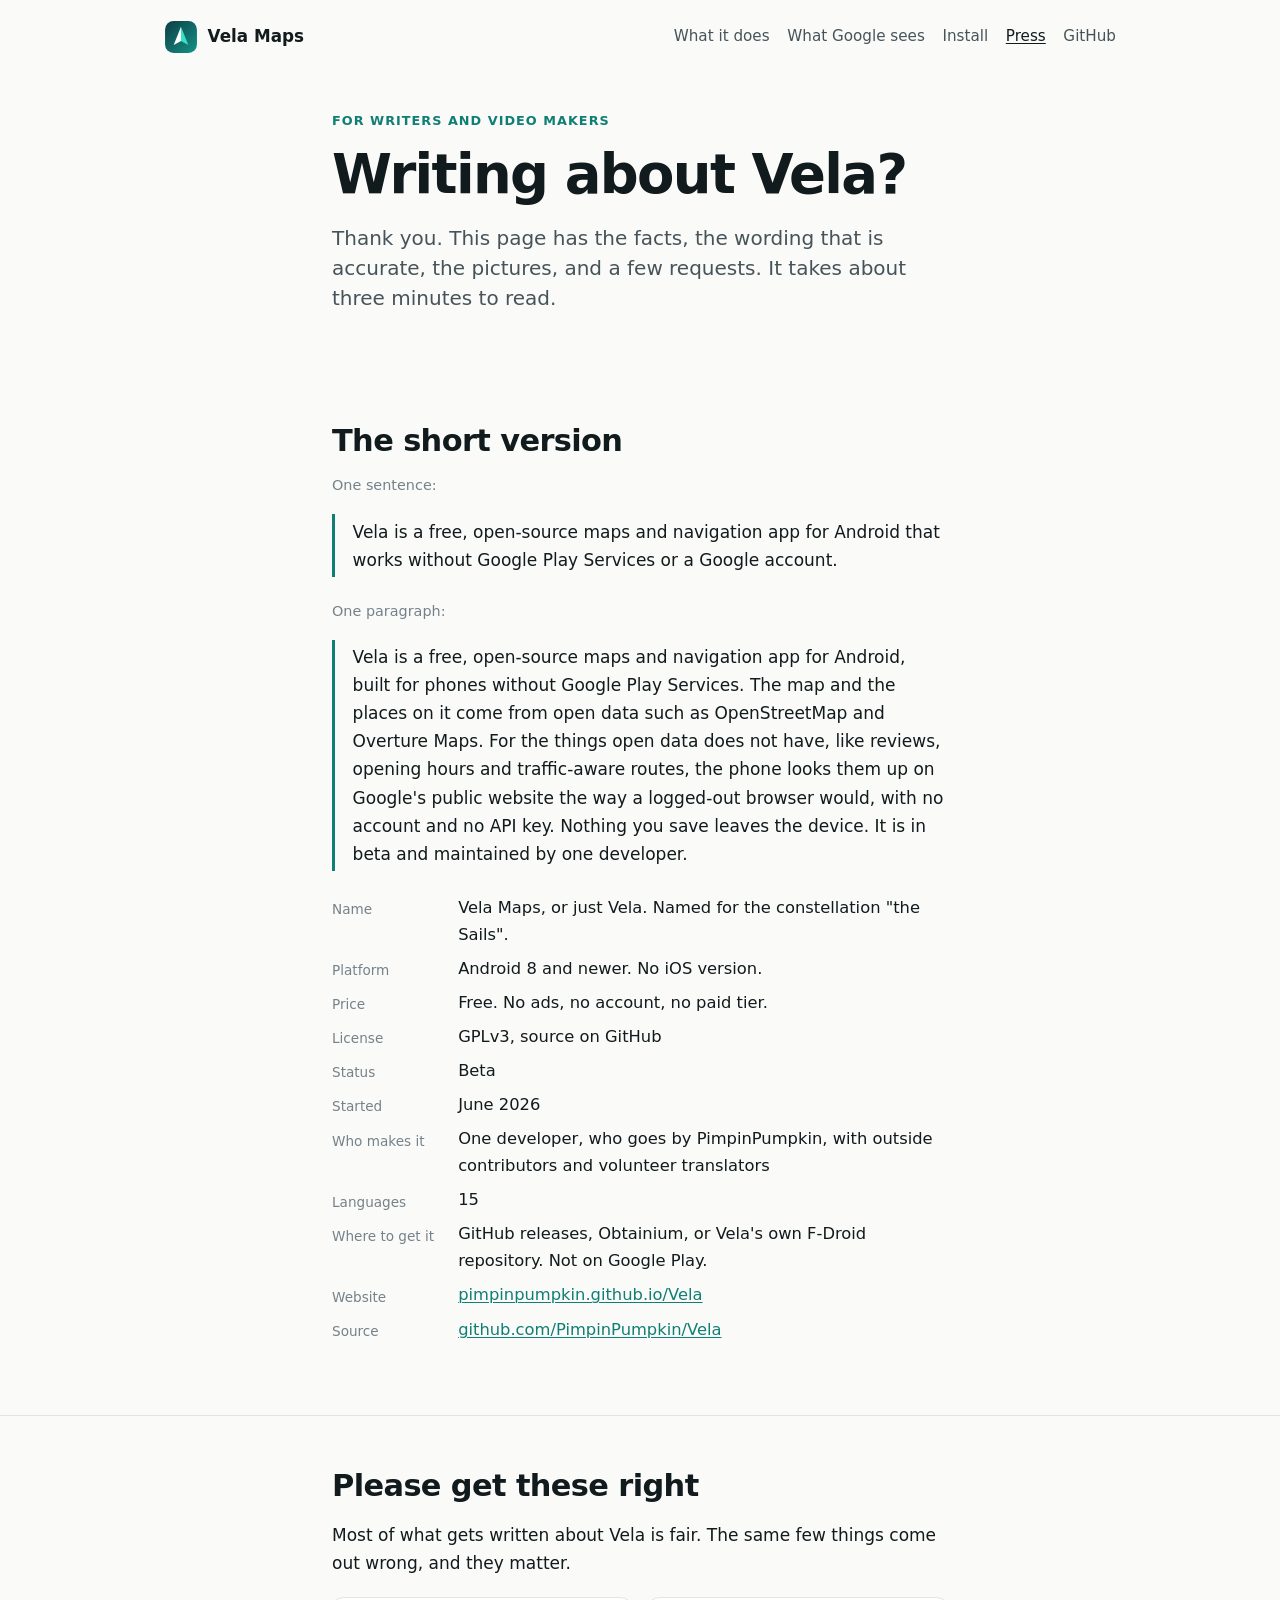
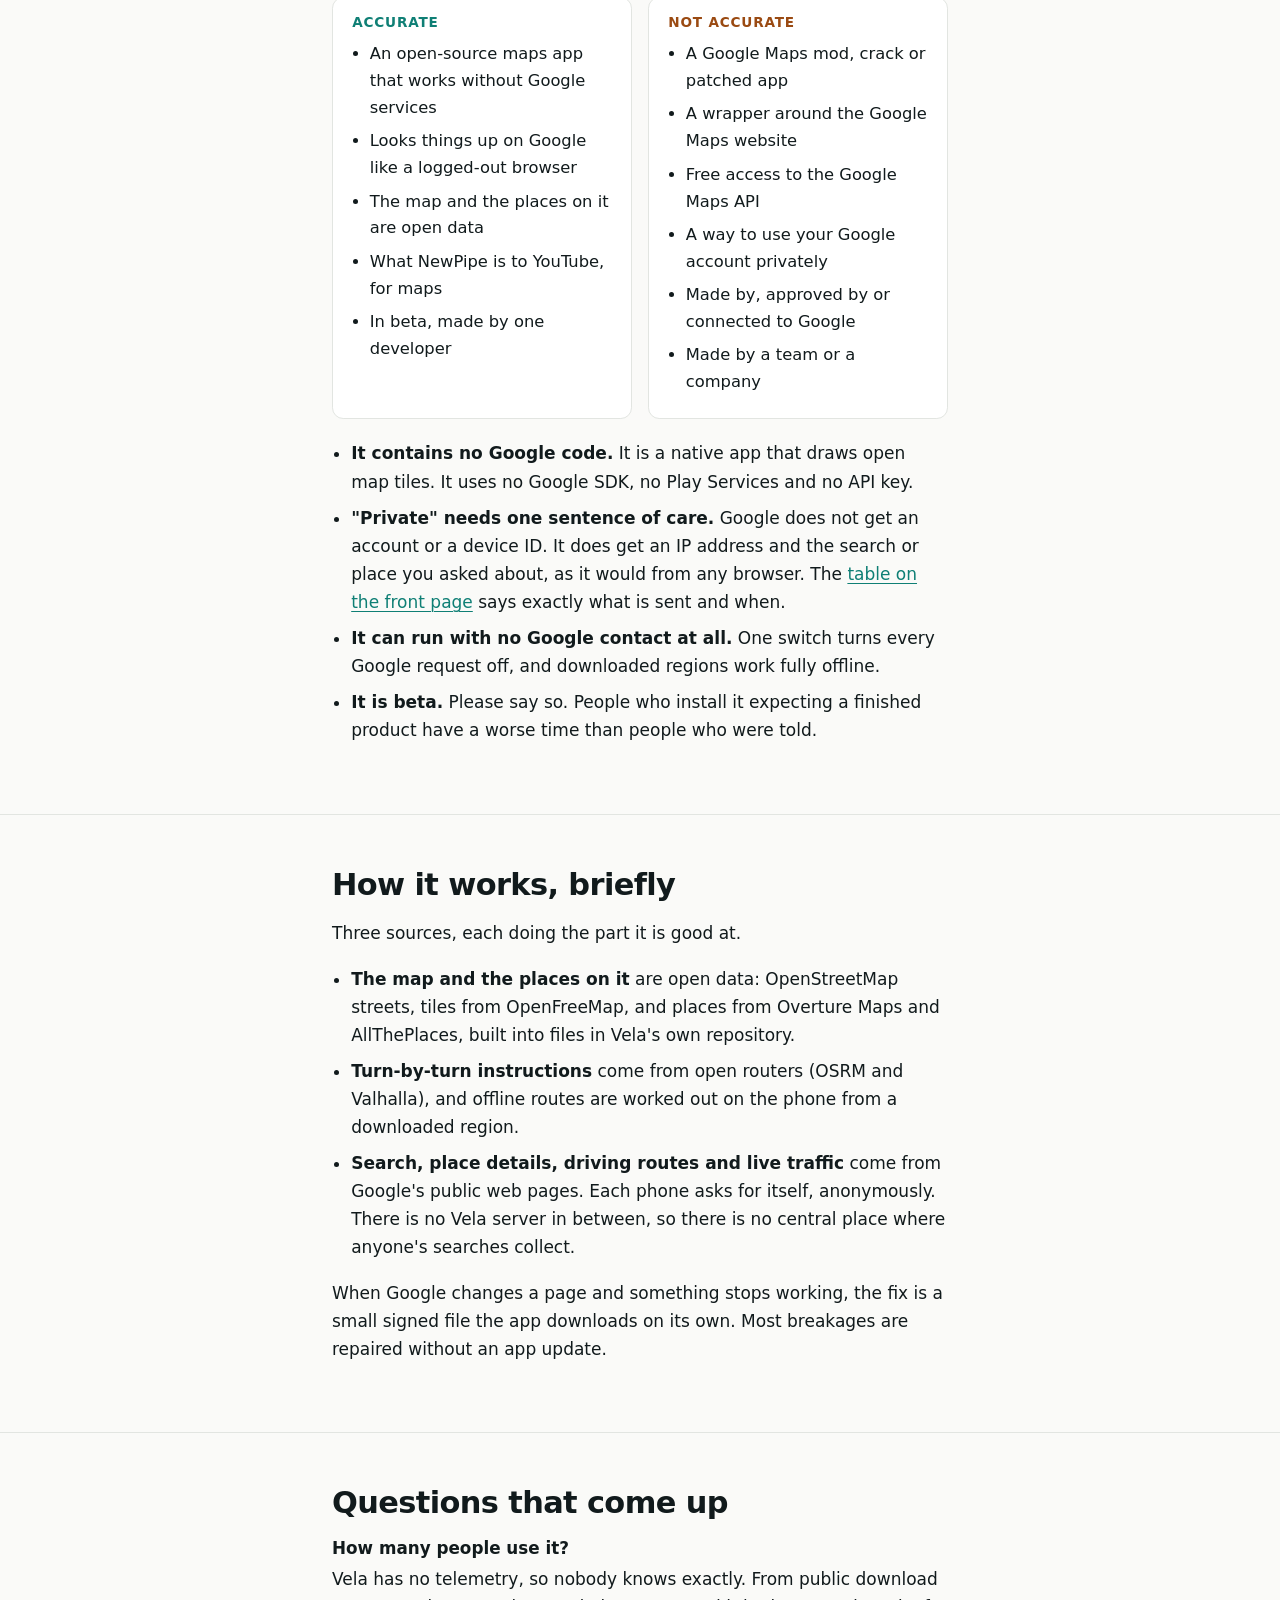
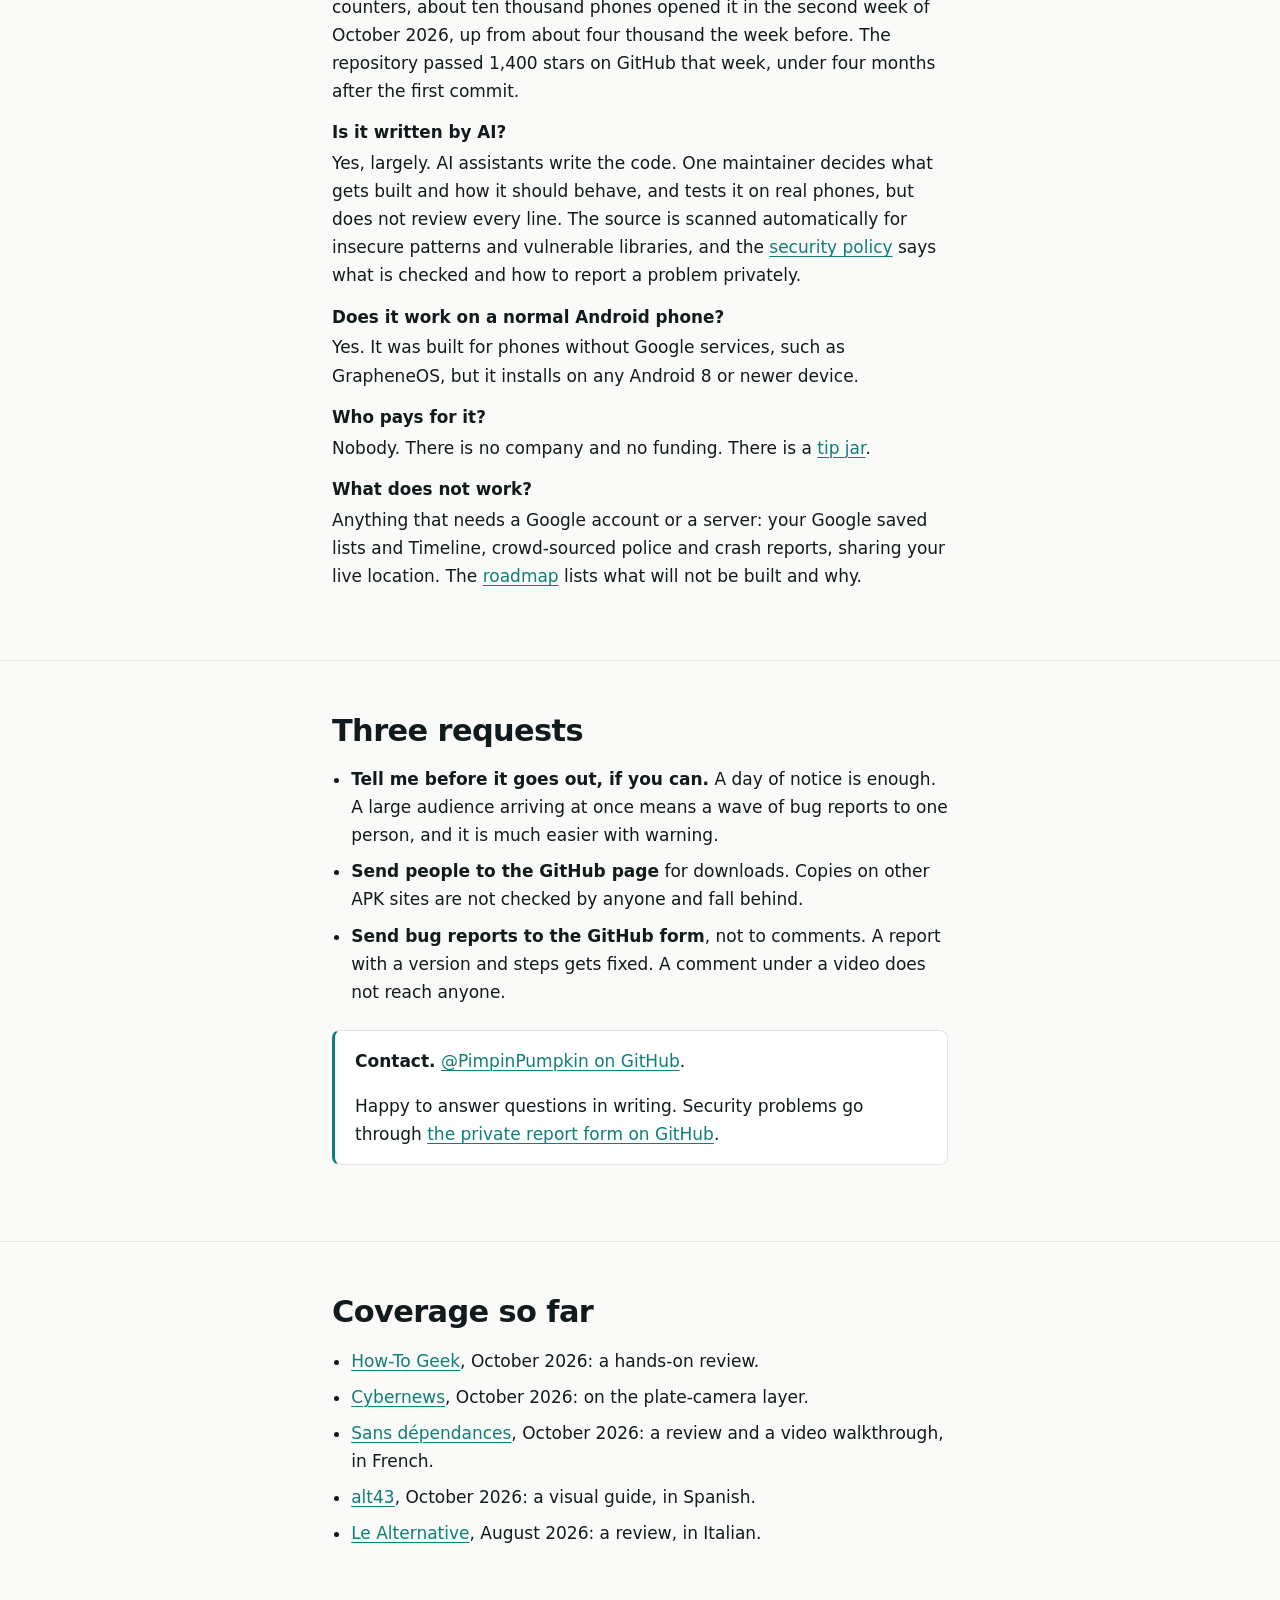
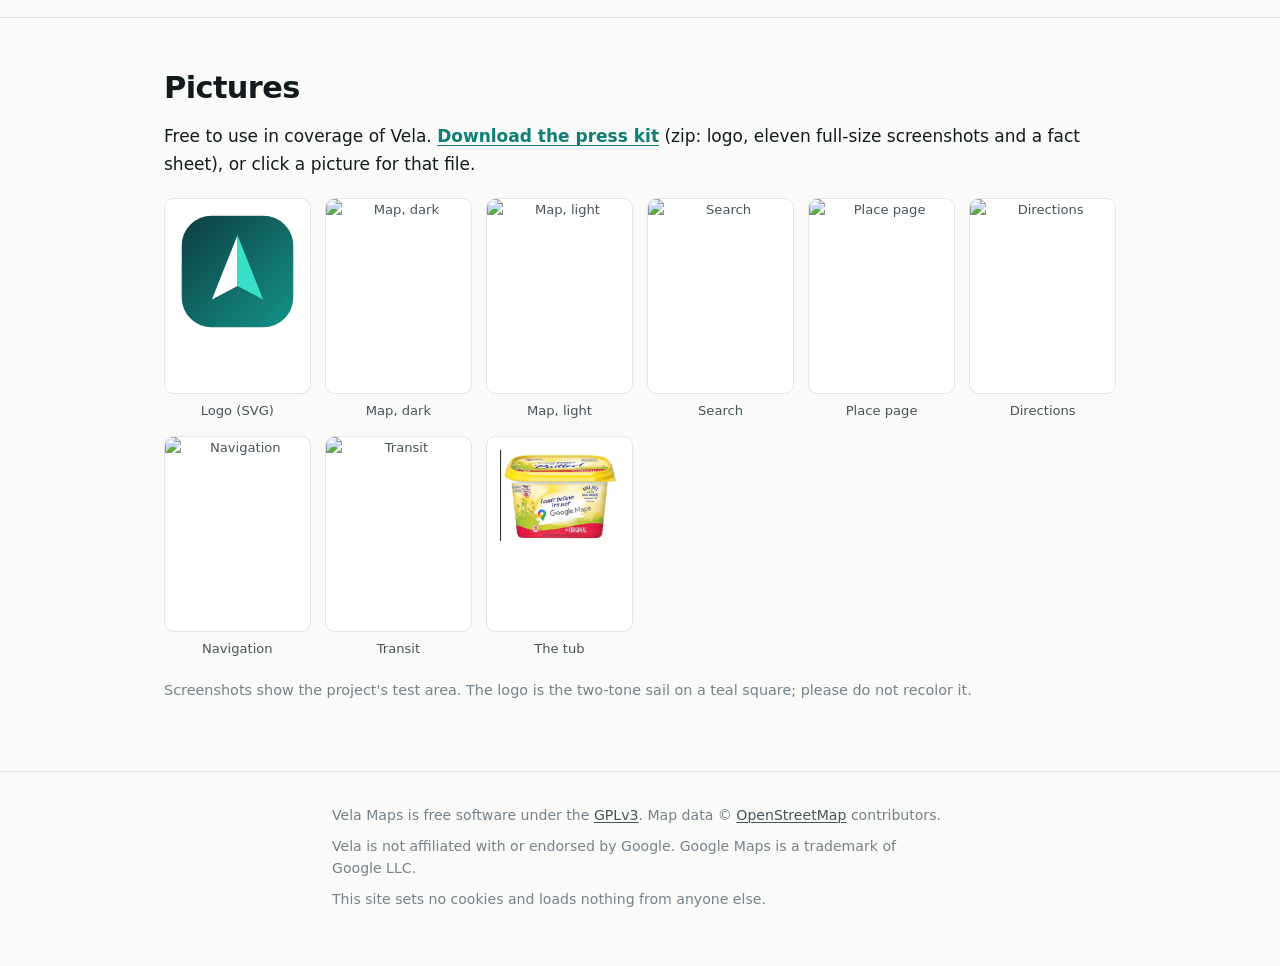
==== site/press.html @ d94bcd8b "A new website, and a press page with a downloadable press kit" ====
<!doctype html>
<html lang="en">
<head>
  <meta charset="utf-8">
  <meta name="viewport" content="width=device-width, initial-scale=1">
  <title>Press · Vela Maps</title>
  <meta name="description" content="Facts, wording, screenshots and contact for anyone writing or making a video about Vela Maps.">
  <link rel="icon" href="assets/logo.svg" type="image/svg+xml">
  <link rel="stylesheet" href="style.css">
</head>
<body>

<header class="top">
  <a class="brand" href="./"><img src="assets/logo.svg" alt=""> Vela Maps</a>
  <nav>
    <a href="./#what">What it does</a>
    <a href="./#google">What Google sees</a>
    <a href="./#install">Install</a>
    <a href="press.html" aria-current="page">Press</a>
    <a href="https://github.com/PimpinPumpkin/Vela">GitHub</a>
  </nav>
</header>

<main>

<div class="hero col">
  <div class="kicker">For writers and video makers</div>
  <h1>Writing about Vela?</h1>
  <p class="lede">Thank you. This page has the facts, the wording that is accurate, the pictures, and a few requests. It takes about three minutes to read.</p>
</div>

<section>
  <div class="col">
    <h2>The short version</h2>
    <p class="small">One sentence:</p>
    <blockquote class="copy"><p>Vela is a free, open-source maps and navigation app for Android that works without Google Play Services or a Google account.</p></blockquote>
    <p class="small">One paragraph:</p>
    <blockquote class="copy"><p>Vela is a free, open-source maps and navigation app for Android, built for phones without Google Play Services. The map and the places on it come from open data such as OpenStreetMap and Overture Maps. For the things open data does not have, like reviews, opening hours and traffic-aware routes, the phone looks them up on Google's public website the way a logged-out browser would, with no account and no API key. Nothing you save leaves the device. It is in beta and maintained by one developer.</p></blockquote>

    <dl class="facts">
      <dt>Name</dt><dd>Vela Maps, or just Vela. Named for the constellation "the Sails".</dd>
      <dt>Platform</dt><dd>Android 8 and newer. No iOS version.</dd>
      <dt>Price</dt><dd>Free. No ads, no account, no paid tier.</dd>
      <dt>License</dt><dd>GPLv3, source on GitHub</dd>
      <dt>Status</dt><dd>Beta</dd>
      <dt>Started</dt><dd>June 2026</dd>
      <dt>Who makes it</dt><dd>One developer, who goes by PimpinPumpkin, with outside contributors and volunteer translators</dd>
      <dt>Languages</dt><dd>15</dd>
      <dt>Where to get it</dt><dd>GitHub releases, Obtainium, or Vela's own F-Droid repository. Not on Google Play.</dd>
      <dt>Website</dt><dd><a href="https://pimpinpumpkin.github.io/Vela/">pimpinpumpkin.github.io/Vela</a></dd>
      <dt>Source</dt><dd><a href="https://github.com/PimpinPumpkin/Vela">github.com/PimpinPumpkin/Vela</a></dd>
    </dl>
  </div>
</section>

<section>
  <div class="col">
    <h2>Please get these right</h2>
    <p>Most of what gets written about Vela is fair. The same few things come out wrong, and they matter.</p>
    <div class="say">
      <div class="yes">
        <h3>Accurate</h3>
        <ul>
          <li>An open-source maps app that works without Google services</li>
          <li>Looks things up on Google like a logged-out browser</li>
          <li>The map and the places on it are open data</li>
          <li>What NewPipe is to YouTube, for maps</li>
          <li>In beta, made by one developer</li>
        </ul>
      </div>
      <div class="no">
        <h3>Not accurate</h3>
        <ul>
          <li>A Google Maps mod, crack or patched app</li>
          <li>A wrapper around the Google Maps website</li>
          <li>Free access to the Google Maps API</li>
          <li>A way to use your Google account privately</li>
          <li>Made by, approved by or connected to Google</li>
          <li>Made by a team or a company</li>
        </ul>
      </div>
    </div>
    <ul class="plain">
      <li><strong>It contains no Google code.</strong> It is a native app that draws open map tiles. It uses no Google SDK, no Play Services and no API key.</li>
      <li><strong>"Private" needs one sentence of care.</strong> Google does not get an account or a device ID. It does get an IP address and the search or place you asked about, as it would from any browser. The <a href="./#google">table on the front page</a> says exactly what is sent and when.</li>
      <li><strong>It can run with no Google contact at all.</strong> One switch turns every Google request off, and downloaded regions work fully offline.</li>
      <li><strong>It is beta.</strong> Please say so. People who install it expecting a finished product have a worse time than people who were told.</li>
    </ul>
  </div>
</section>

<section>
  <div class="col">
    <h2>How it works, briefly</h2>
    <p>Three sources, each doing the part it is good at.</p>
    <ul class="plain">
      <li><strong>The map and the places on it</strong> are open data: OpenStreetMap streets, tiles from OpenFreeMap, and places from Overture Maps and AllThePlaces, built into files in Vela's own repository.</li>
      <li><strong>Turn-by-turn instructions</strong> come from open routers (OSRM and Valhalla), and offline routes are worked out on the phone from a downloaded region.</li>
      <li><strong>Search, place details, driving routes and live traffic</strong> come from Google's public web pages. Each phone asks for itself, anonymously. There is no Vela server in between, so there is no central place where anyone's searches collect.</li>
    </ul>
    <p>When Google changes a page and something stops working, the fix is a small signed file the app downloads on its own. Most breakages are repaired without an app update.</p>
  </div>
</section>

<section>
  <div class="col">
    <h2>Questions that come up</h2>

    <h3>How many people use it?</h3>
    <p>Vela has no telemetry, so nobody knows exactly. From public download counters, about ten thousand phones opened it in the second week of October 2026, up from about four thousand the week before. The repository passed 1,400 stars on GitHub that week, under four months after the first commit.</p>

    <h3>Is it written by AI?</h3>
    <p>Yes, largely. AI assistants write the code. One maintainer decides what gets built and how it should behave, and tests it on real phones, but does not review every line. The source is scanned automatically for insecure patterns and vulnerable libraries, and the <a href="https://github.com/PimpinPumpkin/Vela/blob/main/SECURITY.md">security policy</a> says what is checked and how to report a problem privately.</p>

    <h3>Does it work on a normal Android phone?</h3>
    <p>Yes. It was built for phones without Google services, such as GrapheneOS, but it installs on any Android 8 or newer device.</p>

    <h3>Who pays for it?</h3>
    <p>Nobody. There is no company and no funding. There is a <a href="https://buymeacoffee.com/PimpinPumpkin">tip jar</a>.</p>

    <h3>What does not work?</h3>
    <p>Anything that needs a Google account or a server: your Google saved lists and Timeline, crowd-sourced police and crash reports, sharing your live location. The <a href="https://github.com/PimpinPumpkin/Vela/blob/main/ROADMAP.md">roadmap</a> lists what will not be built and why.</p>
  </div>
</section>

<section>
  <div class="col">
    <h2>Three requests</h2>
    <ul class="plain">
      <li><strong>Tell me before it goes out, if you can.</strong> A day of notice is enough. A large audience arriving at once means a wave of bug reports to one person, and it is much easier with warning.</li>
      <li><strong>Send people to the GitHub page</strong> for downloads. Copies on other APK sites are not checked by anyone and fall behind.</li>
      <li><strong>Send bug reports to the GitHub form</strong>, not to comments. A report with a version and steps gets fixed. A comment under a video does not reach anyone.</li>
    </ul>
    <div class="box">
      <p><strong>Contact.</strong> <a href="https://github.com/PimpinPumpkin">@PimpinPumpkin on GitHub</a>.</p>
      <p>Happy to answer questions in writing. Security problems go through <a href="https://github.com/PimpinPumpkin/Vela/security/advisories/new">the private report form on GitHub</a>.</p>
    </div>
  </div>
</section>

<section>
  <div class="col">
    <h2>Coverage so far</h2>
    <ul class="plain">
      <li><a href="https://www.howtogeek.com/i-tried-a-de-googled-version-of-google-maps-and-its-the-most-impressive-foss-navigator-ive-tried-yet/">How-To Geek</a>, October 2026: a hands-on review.</li>
      <li><a href="https://cybernews.com/privacy/new-maps-app-helps-degooglers-dodge-flock-cameras/">Cybernews</a>, October 2026: on the plate-camera layer.</li>
      <li><a href="https://sansdependances.fr/posts/vela-google-maps-sans-google-vraiment/">Sans dépendances</a>, October 2026: a review and a video walkthrough, in French.</li>
      <li><a href="https://alt43.es/guia-visual-vela-maps-vs-google-maps/">alt43</a>, October 2026: a visual guide, in Spanish.</li>
      <li><a href="https://blog.lealternative.net/2026/08/11/vela-maps-un-front-end-alternativo-e-open-source-per-google-maps/">Le Alternative</a>, August 2026: a review, in Italian.</li>
    </ul>
  </div>
</section>

<section>
  <div class="wide">
    <h2>Pictures</h2>
    <p>Free to use in coverage of Vela. <a href="vela-press-kit.zip"><strong>Download the press kit</strong></a> (zip: logo, eleven full-size screenshots and a fact sheet), or click a picture for that file.</p>
    <div class="kit">
      <a href="assets/logo.svg"><img class="contain" src="assets/logo.svg" alt="Vela logo">Logo (SVG)</a>
      <a href="assets/01-map.webp"><img src="assets/01-map.webp" alt="Map, dark" loading="lazy">Map, dark</a>
      <a href="assets/08-map-light.webp"><img src="assets/08-map-light.webp" alt="Map, light" loading="lazy">Map, light</a>
      <a href="assets/02-search.webp"><img src="assets/02-search.webp" alt="Search" loading="lazy">Search</a>
      <a href="assets/03-place.webp"><img src="assets/03-place.webp" alt="Place page" loading="lazy">Place page</a>
      <a href="assets/04-directions.webp"><img src="assets/04-directions.webp" alt="Directions" loading="lazy">Directions</a>
      <a href="assets/05-navigation.webp"><img src="assets/05-navigation.webp" alt="Navigation" loading="lazy">Navigation</a>
      <a href="assets/06-transit.webp"><img src="assets/06-transit.webp" alt="Transit" loading="lazy">Transit</a>
      <a href="assets/not-google-maps.png"><img class="contain" src="assets/not-google-maps.png" alt="The I can't believe it's not Google Maps tub" loading="lazy">The tub</a>
    </div>
    <p class="small">Screenshots show the project's test area. The logo is the two-tone sail on a teal square; please do not recolor it.</p>
  </div>
</section>

</main>

<footer>
  <div class="col">
    <p>Vela Maps is free software under the <a href="https://github.com/PimpinPumpkin/Vela/blob/main/LICENSE">GPLv3</a>. Map data © <a href="https://www.openstreetmap.org/copyright">OpenStreetMap</a> contributors.</p>
    <p>Vela is not affiliated with or endorsed by Google. Google Maps is a trademark of Google LLC.</p>
    <p>This site sets no cookies and loads nothing from anyone else.</p>
  </div>
</footer>

</body>
</html>
---- site/style.css ----
/* Vela site. Plain CSS, no build step, no fonts or scripts loaded from anywhere else. */

:root {
  --paper: #fafaf8;
  --paper-2: #f0f2ef;
  --ink: #111a1c;
  --ink-2: #46545a;
  --ink-3: #75828a;
  --rule: #e2e5e1;
  --teal: #0f7f75;
  --teal-deep: #0d3d43;
  --warn: #9a4a12;
  --card: #ffffff;
  --sans: system-ui, -apple-system, "Segoe UI", Roboto, "Helvetica Neue", sans-serif;
  --serif: var(--sans);
  --mono: ui-monospace, "SF Mono", Menlo, Consolas, monospace;
  --text: 41rem;
  --wide: 62rem;
}

@media (prefers-color-scheme: dark) {
  :root {
    --paper: #0c1416;
    --paper-2: #131d20;
    --ink: #eef2f1;
    --ink-2: #b4c0c2;
    --ink-3: #7f8d90;
    --rule: #223033;
    --teal: #3fd0bd;
    --teal-deep: #0f5a57;
    --warn: #e8a56a;
    --card: #121c1f;
  }
}

* { box-sizing: border-box; }

html { -webkit-text-size-adjust: 100%; scroll-behavior: smooth; }

body {
  margin: 0;
  background: var(--paper);
  color: var(--ink);
  font-family: var(--serif);
  font-size: 1.0625rem;
  line-height: 1.65;
  text-rendering: optimizeLegibility;
}

a { color: var(--teal); text-underline-offset: 0.15em; text-decoration-thickness: 0.06em; }
a:hover { text-decoration-thickness: 0.12em; }

img { max-width: 100%; height: auto; }

.col { max-width: var(--text); margin: 0 auto; padding: 0 1.25rem; }
.wide { max-width: var(--wide); margin: 0 auto; padding: 0 1.25rem; }

/* ---- top bar ---- */

.top {
  display: flex; align-items: center; gap: 1rem; flex-wrap: wrap;
  max-width: var(--wide); margin: 0 auto; padding: 1.25rem 1.25rem 0;
  font-family: var(--sans); font-size: 0.95rem;
}
.top .brand { display: flex; align-items: center; gap: 0.6rem; color: var(--ink); text-decoration: none; font-weight: 650; font-size: 1.05rem; }
.top .brand img { width: 34px; height: 34px; }
.top nav { margin-left: auto; display: flex; gap: 1.1rem; flex-wrap: wrap; }
.top nav a { color: var(--ink-2); text-decoration: none; }
@media (max-width: 40rem) { .top nav { margin-left: 0; width: 100%; gap: 0.5rem 1rem; } }
.top nav a:hover, .top nav a[aria-current] { color: var(--ink); text-decoration: underline; }

/* ---- type ---- */

h1 { font-size: clamp(2.2rem, 6vw, 3.4rem); line-height: 1.06; letter-spacing: -0.03em; margin: 0 0 1.25rem; font-weight: 700; text-wrap: balance; }
h2 { font-size: clamp(1.5rem, 3.4vw, 1.9rem); line-height: 1.2; letter-spacing: -0.02em; margin: 0 0 1rem; text-wrap: balance; }
h3 { font-size: 1.05rem; line-height: 1.3; margin: 0 0 0.3rem; }
p { margin: 0 0 1.1rem; }
.lede { font-size: 1.25rem; line-height: 1.5; color: var(--ink-2); }
.small { font-family: var(--sans); font-size: 0.9rem; color: var(--ink-3); line-height: 1.5; }
.wavy { font-weight: 650; }
mark { background: none; color: inherit; font-weight: 650; }
code, .mono { font-family: var(--mono); font-size: 0.85em; }

section { padding: 3.25rem 0; }
section + section { border-top: 1px solid var(--rule); }
.tubsec { padding: 1rem 0 2.75rem; }
.shots + section { margin-top: 2rem; border-top: 1px solid var(--rule); }

/* ---- hero ---- */

.hero { padding-top: 3.5rem; padding-bottom: 2.5rem; }
@media (max-width: 40rem) { .hero { padding-top: 2.25rem; padding-bottom: 1.75rem; } }
.hero .kicker { font-family: var(--sans); font-size: 0.8rem; letter-spacing: 0.08em; text-transform: uppercase; color: var(--teal); margin-bottom: 0.9rem; font-weight: 600; }

.get { display: flex; gap: 0.75rem; flex-wrap: wrap; align-items: center; margin: 1.6rem 0 0.75rem; }
.btn {
  display: inline-block; font-family: var(--sans); font-size: 1rem; font-weight: 600;
  padding: 0.7rem 1.15rem; border-radius: 0.6rem; text-decoration: none;
  background: var(--teal-deep); color: #fff; border: 1px solid var(--teal-deep);
}
.btn:hover { background: #12545b; }
.btn.plain { background: transparent; color: var(--ink); border-color: var(--ink-3); }
.btn.plain:hover { background: var(--paper-2); }

/* ---- screenshots ---- */

.shots {
  display: grid; grid-auto-flow: column; grid-auto-columns: minmax(165px, 1fr); gap: 1rem;
  overflow-x: auto; scroll-snap-type: x proximity; padding: 0.5rem 1.25rem 1.25rem;
  max-width: var(--wide); margin: 0 auto;
}
.shots figure { margin: 0; scroll-snap-align: center; }
.shots img { display: block; width: 100%; border-radius: 1.2rem; border: 1px solid var(--rule); }
.shots figcaption { font-family: var(--sans); font-size: 0.85rem; color: var(--ink-3); margin-top: 0.55rem; text-align: center; }

/* ---- the note ---- */

.sig { color: var(--ink-3); font-size: 0.95rem; }

/* ---- the tub ---- */

.tub { display: grid; grid-template-columns: minmax(0, 1fr); gap: 1.5rem; align-items: center; }
@media (min-width: 46rem) { .tub { grid-template-columns: 20rem minmax(0, 1fr); gap: 2.5rem; } }
.polaroid { background: #fff; padding: 1rem; margin: 0 auto; max-width: 20rem; border-radius: 1rem; border: 1px solid var(--rule); }
.polaroid img { display: block; width: 100%; }
.polaroid figcaption { font-family: var(--sans); font-size: 0.8rem; color: #6b6b6b; text-align: center; padding: 0.5rem 0 0.2rem; }

/* ---- feature list ---- */

.things { display: grid; grid-template-columns: 1fr; gap: 1.4rem 2.5rem; margin-top: 1.5rem; }
@media (min-width: 46rem) { .things { grid-template-columns: 1fr 1fr; } }
.things p { margin: 0; color: var(--ink-2); font-size: 1rem; line-height: 1.55; }

/* ---- tables ---- */

.tablewrap { overflow-x: auto; margin: 1.25rem 0; }
table { border-collapse: collapse; width: 100%; font-size: 1rem; line-height: 1.5; }
th, td { text-align: left; vertical-align: top; padding: 0.7rem 0.9rem 0.7rem 0; border-bottom: 1px solid var(--rule); }
th { font-family: var(--sans); font-size: 0.8rem; letter-spacing: 0.06em; text-transform: uppercase; color: var(--ink-3); font-weight: 600; }
td:first-child { white-space: nowrap; font-weight: 600; padding-right: 1.5rem; }
@media (max-width: 34rem) { td:first-child { white-space: normal; } }
.nothing { color: var(--teal); font-weight: 700; }

/* ---- boxes ---- */

.box { background: var(--card); border: 1px solid var(--rule); border-left: 3px solid var(--teal); border-radius: 0.5rem; padding: 1rem 1.25rem; margin: 1.5rem 0; }
.box > :last-child { margin-bottom: 0; }
.box.warn { border-left-color: var(--warn); }
.box.warn strong:first-child { color: var(--warn); }
.todo { background: #ffe58a; color: #111; font-family: var(--sans); font-size: 0.9rem; padding: 0.1em 0.4em; border-radius: 3px; }

ul.plain { padding-left: 1.2rem; margin: 0 0 1.1rem; }
ul.plain li { margin-bottom: 0.5rem; }

.ways { display: grid; grid-template-columns: 1fr; gap: 1rem; margin: 1.5rem 0; }
@media (min-width: 46rem) { .ways { grid-template-columns: repeat(3, 1fr); } }
.way { background: var(--card); border: 1px solid var(--rule); border-radius: 0.7rem; padding: 1.1rem 1.2rem; }
.way p { font-size: 1rem; line-height: 1.5; color: var(--ink-2); margin: 0 0 0.8rem; }
.way a.go { font-family: var(--sans); font-weight: 600; font-size: 0.95rem; }

details { margin: 1rem 0; }
summary { cursor: pointer; font-family: var(--sans); font-size: 0.95rem; color: var(--ink-2); }
pre { background: var(--paper-2); border: 1px solid var(--rule); border-radius: 0.5rem; padding: 0.8rem 1rem; overflow-x: auto; font-family: var(--mono); font-size: 0.8rem; line-height: 1.5; }

/* ---- press page ---- */

.facts { display: grid; grid-template-columns: max-content 1fr; gap: 0.45rem 1.5rem; margin: 1.25rem 0; font-size: 1.02rem; }
.facts dt { font-family: var(--sans); font-size: 0.85rem; color: var(--ink-3); padding-top: 0.2rem; }
.facts dd { margin: 0; }
@media (max-width: 30rem) { .facts { grid-template-columns: 1fr; gap: 0.1rem; } .facts dd { margin-bottom: 0.6rem; } }

.say { display: grid; grid-template-columns: 1fr; gap: 1rem; margin: 1.25rem 0; }
@media (min-width: 46rem) { .say { grid-template-columns: 1fr 1fr; } }
.say > div { background: var(--card); border: 1px solid var(--rule); border-radius: 0.7rem; padding: 1rem 1.2rem; }
.say h3 { font-family: var(--sans); font-size: 0.85rem; letter-spacing: 0.06em; text-transform: uppercase; margin-bottom: 0.6rem; }
.say .yes h3 { color: var(--teal); }
.say .no h3 { color: var(--warn); }
.say ul { margin: 0; padding-left: 1.1rem; font-size: 1.02rem; }
.say li { margin-bottom: 0.4rem; }

blockquote.copy { margin: 1rem 0 1.5rem; padding: 0.2rem 0 0.2rem 1.1rem; border-left: 3px solid var(--teal); color: var(--ink); }
blockquote.copy p:last-child { margin-bottom: 0; }

.kit { display: grid; grid-template-columns: repeat(auto-fill, minmax(8.5rem, 1fr)); gap: 0.9rem; margin: 1.25rem 0; }
.kit a { display: block; text-decoration: none; font-family: var(--sans); font-size: 0.82rem; color: var(--ink-2); text-align: center; }
.kit img { display: block; width: 100%; aspect-ratio: 3 / 4; object-fit: cover; object-position: top; border-radius: 0.6rem; border: 1px solid var(--rule); margin-bottom: 0.4rem; background: var(--card); }
.kit img.contain { object-fit: contain; padding: 0.8rem; }

/* ---- footer ---- */

footer { border-top: 1px solid var(--rule); padding: 2rem 0 3rem; font-family: var(--sans); font-size: 0.88rem; color: var(--ink-3); line-height: 1.6; }
footer a { color: var(--ink-2); }
footer p { margin: 0 0 0.5rem; }
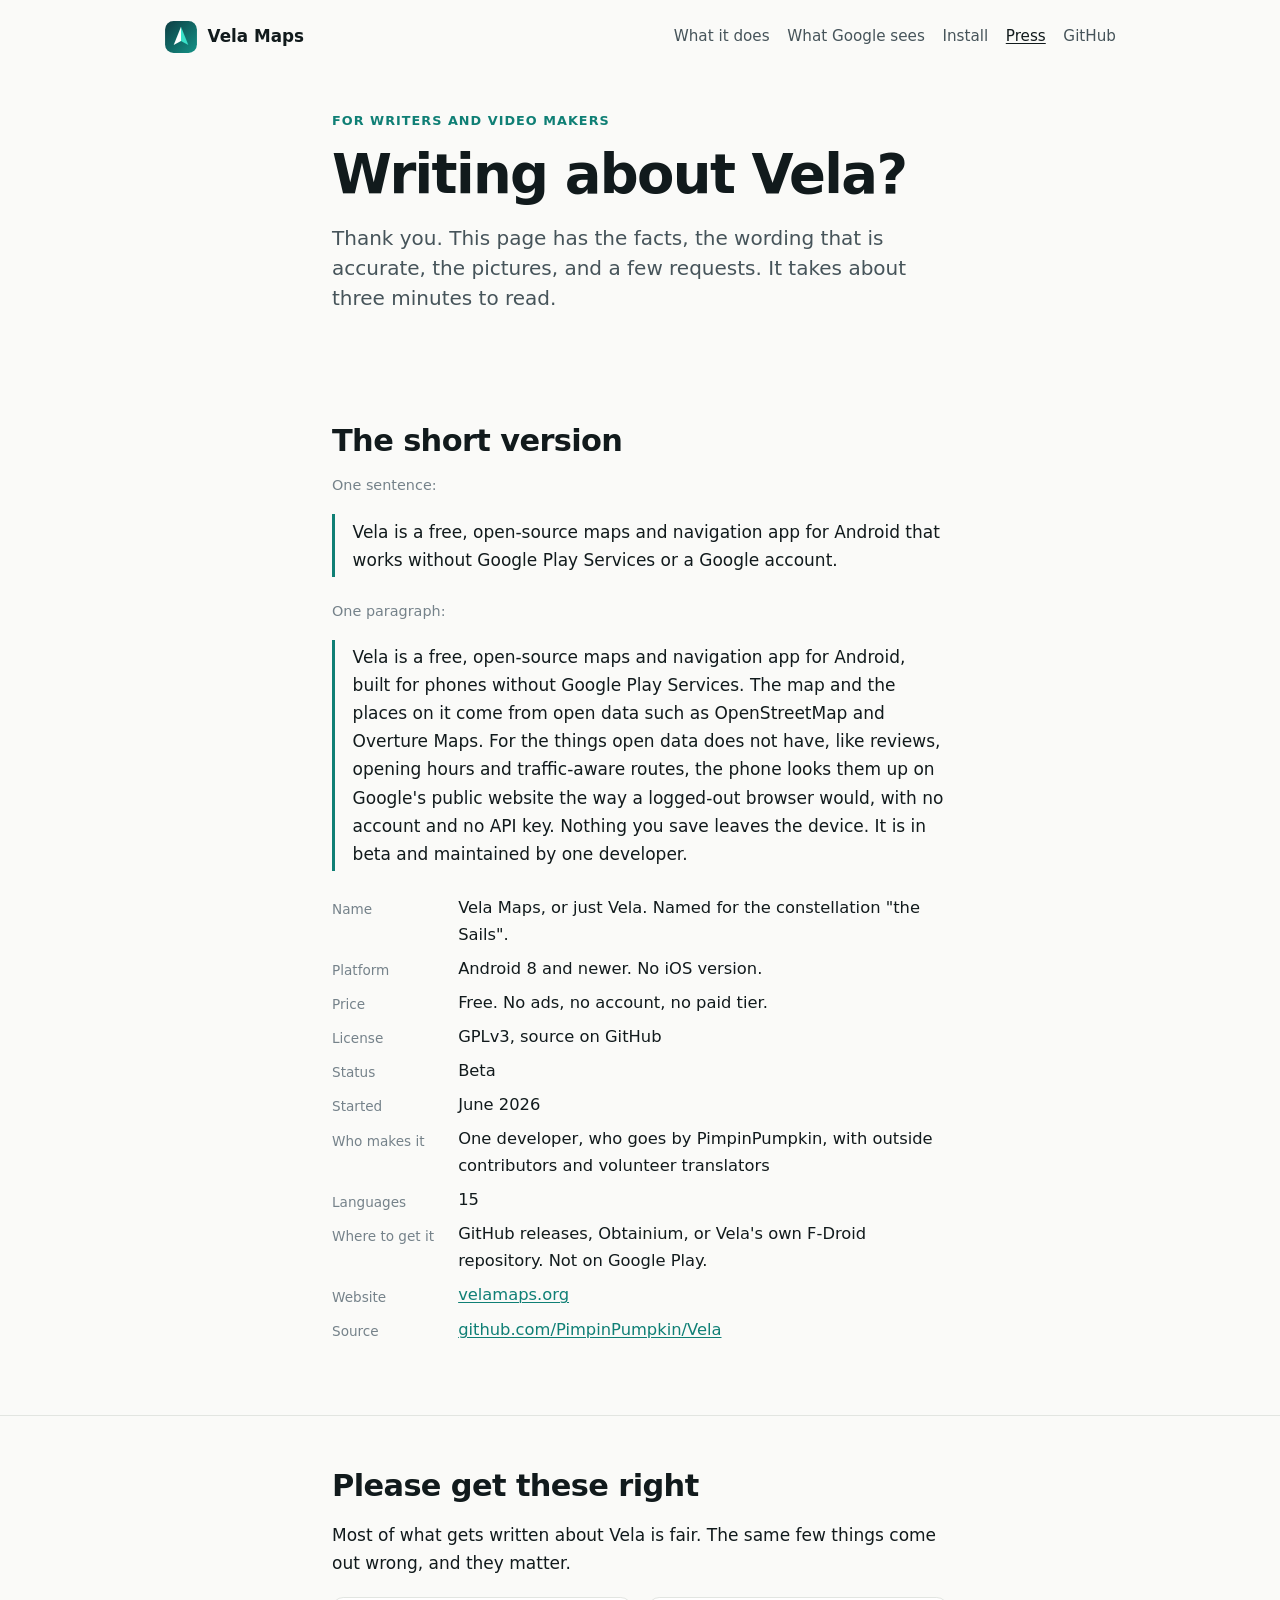
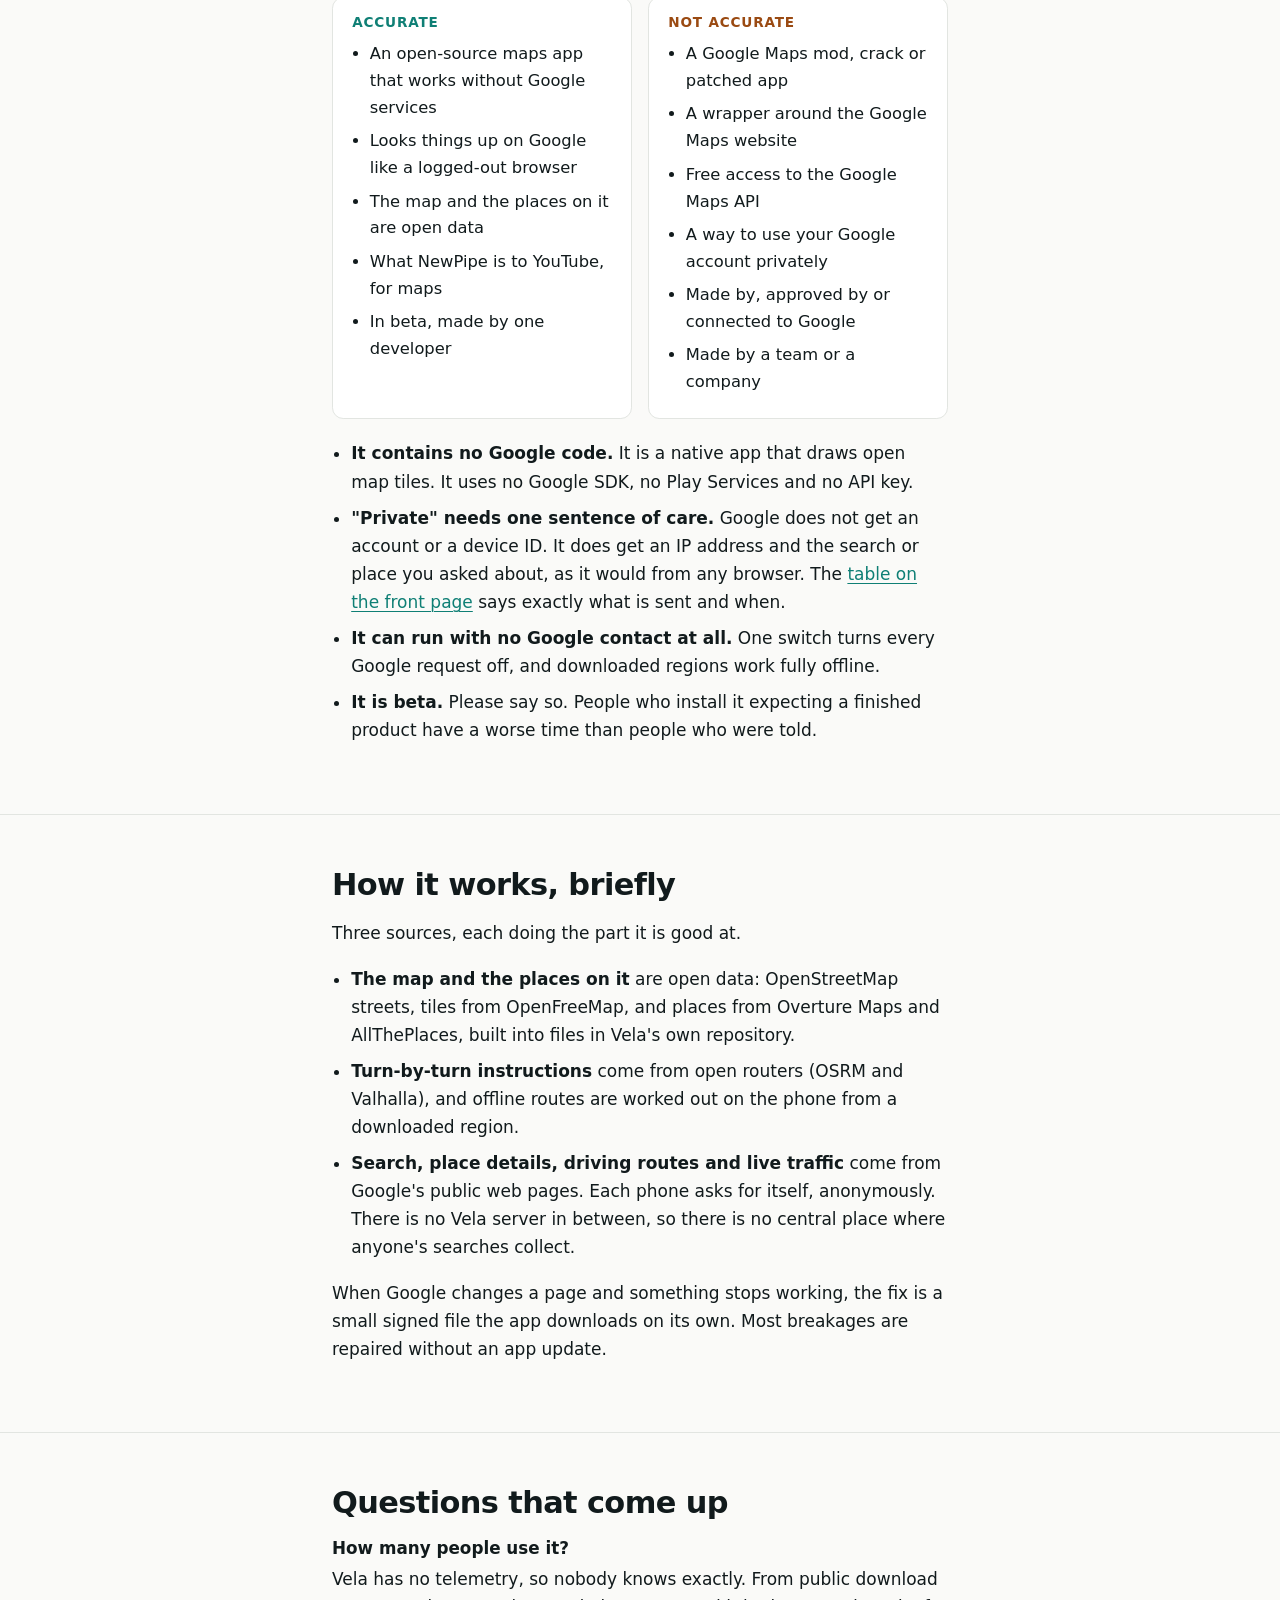
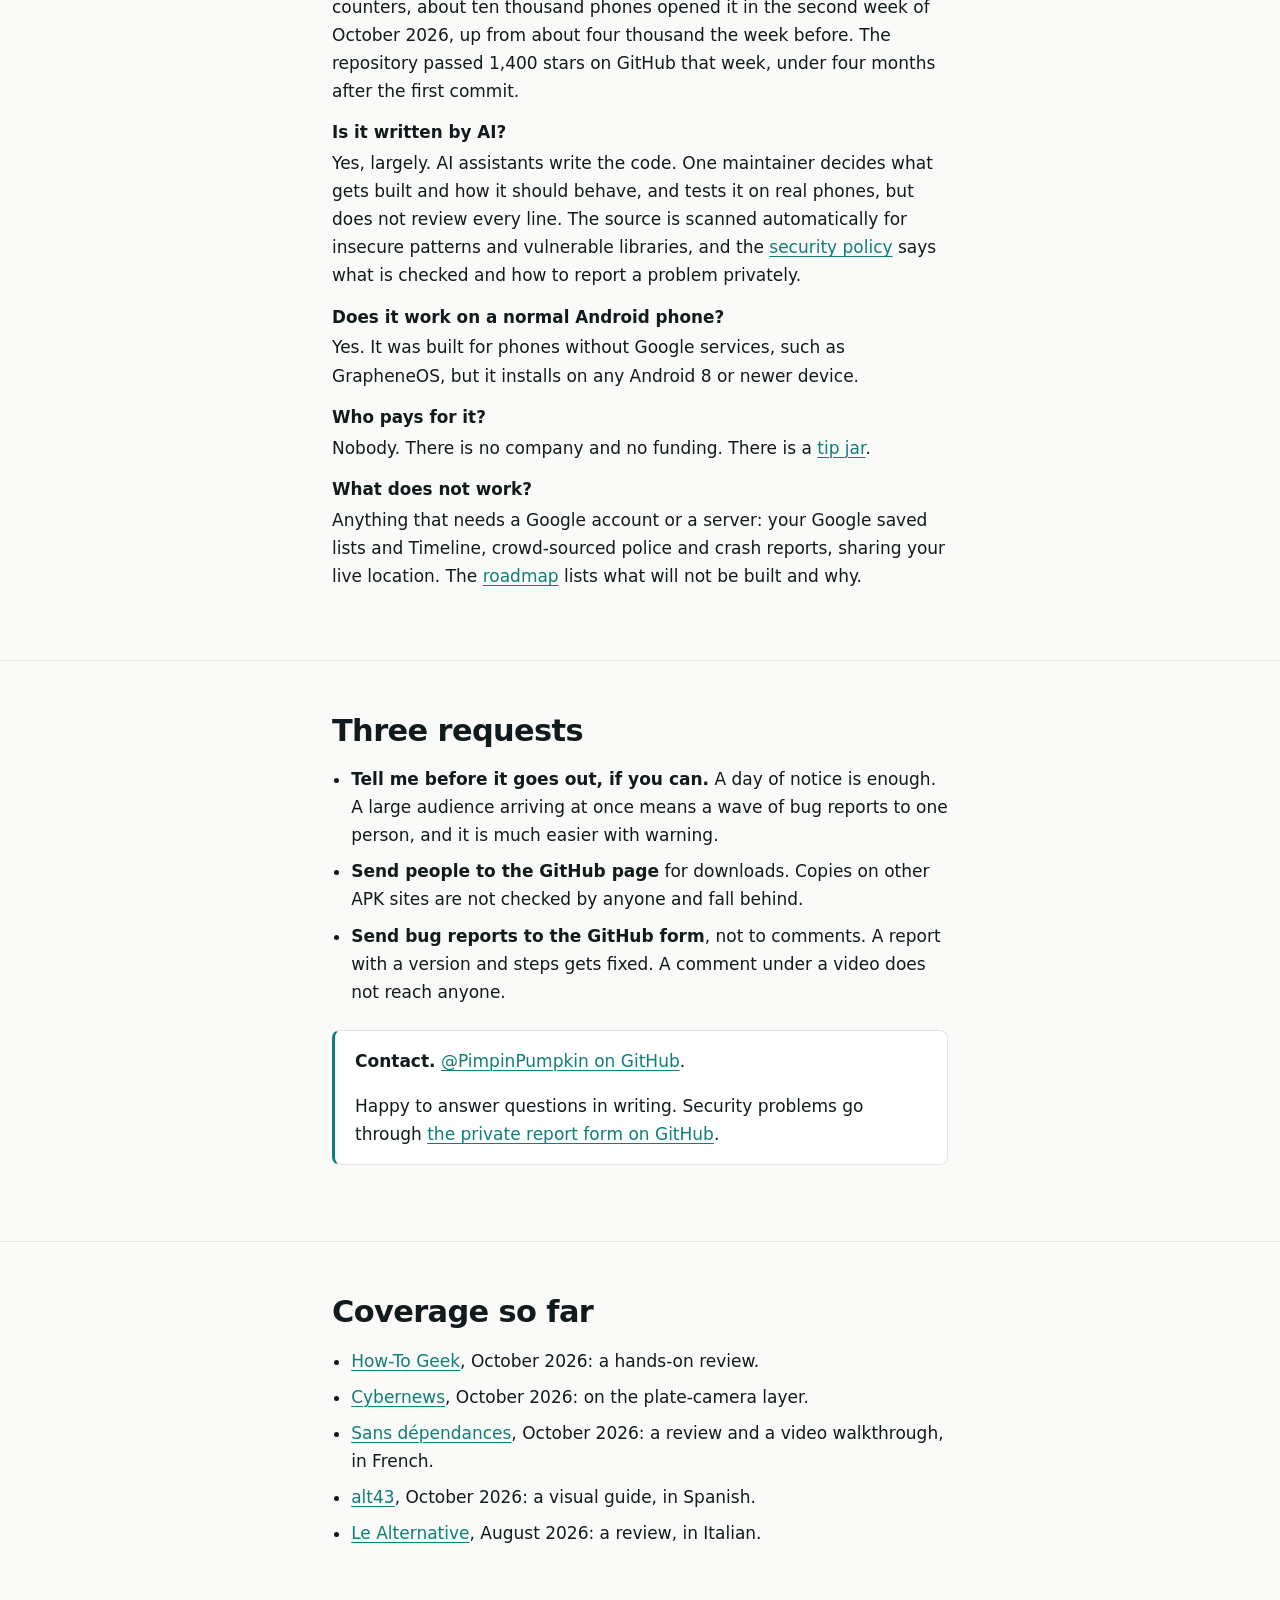
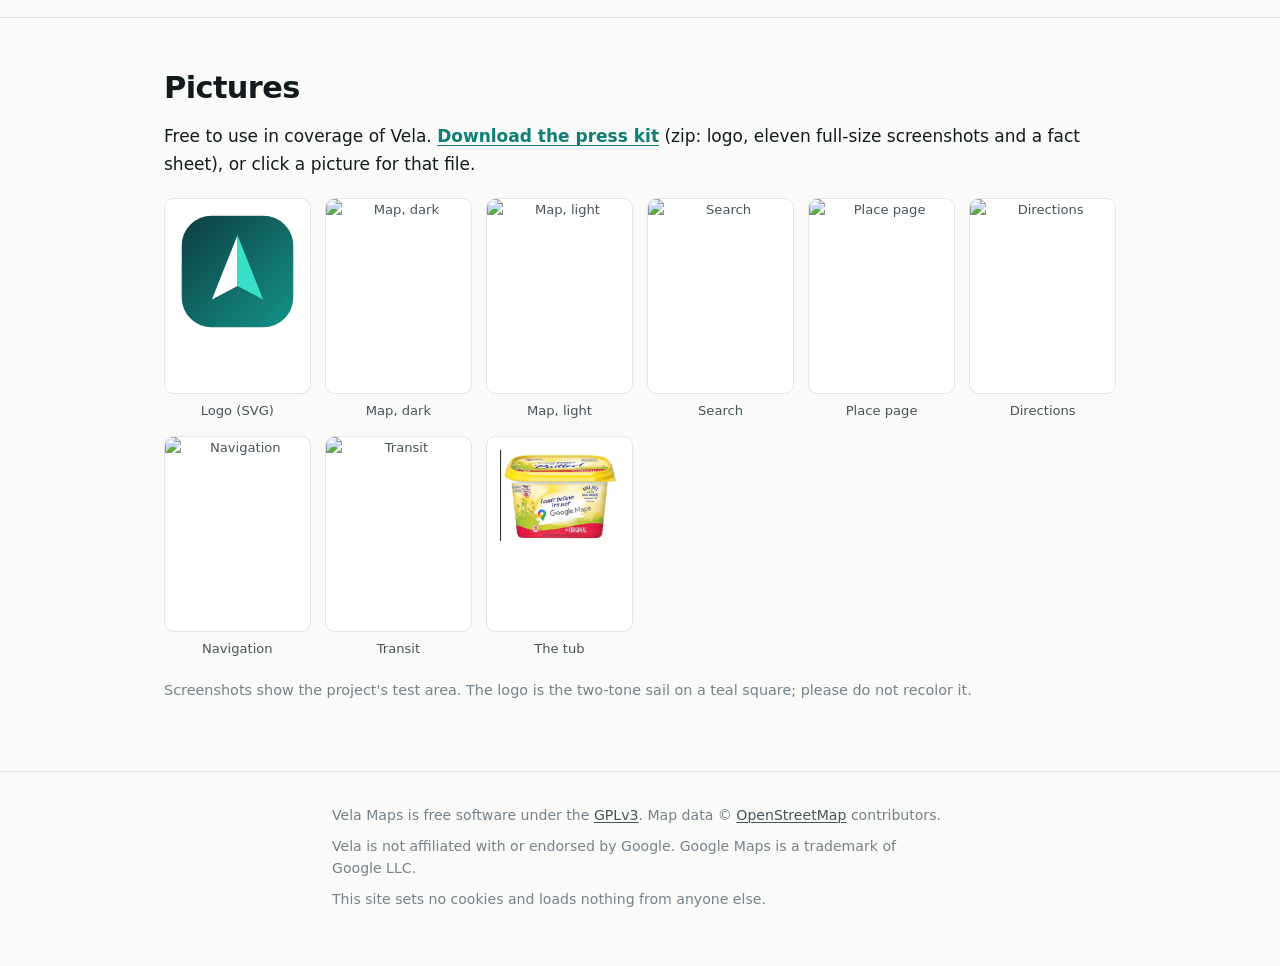
==== commit 2d2c650f: "The website is also published at velamaps.org" ====
--- a/site/press.html
+++ b/site/press.html
@@ -5,6 +5,7 @@
   <meta name="viewport" content="width=device-width, initial-scale=1">
   <title>Press · Vela Maps</title>
   <meta name="description" content="Facts, wording, screenshots and contact for anyone writing or making a video about Vela Maps.">
+  <link rel="canonical" href="https://velamaps.org/press">
   <link rel="icon" href="assets/logo.svg" type="image/svg+xml">
   <link rel="stylesheet" href="style.css">
 </head>
@@ -47,7 +48,7 @@
       <dt>Who makes it</dt><dd>One developer, who goes by PimpinPumpkin, with outside contributors and volunteer translators</dd>
       <dt>Languages</dt><dd>15</dd>
       <dt>Where to get it</dt><dd>GitHub releases, Obtainium, or Vela's own F-Droid repository. Not on Google Play.</dd>
-      <dt>Website</dt><dd><a href="https://pimpinpumpkin.github.io/Vela/">pimpinpumpkin.github.io/Vela</a></dd>
+      <dt>Website</dt><dd><a href="https://velamaps.org/">velamaps.org</a></dd>
       <dt>Source</dt><dd><a href="https://github.com/PimpinPumpkin/Vela">github.com/PimpinPumpkin/Vela</a></dd>
     </dl>
   </div>
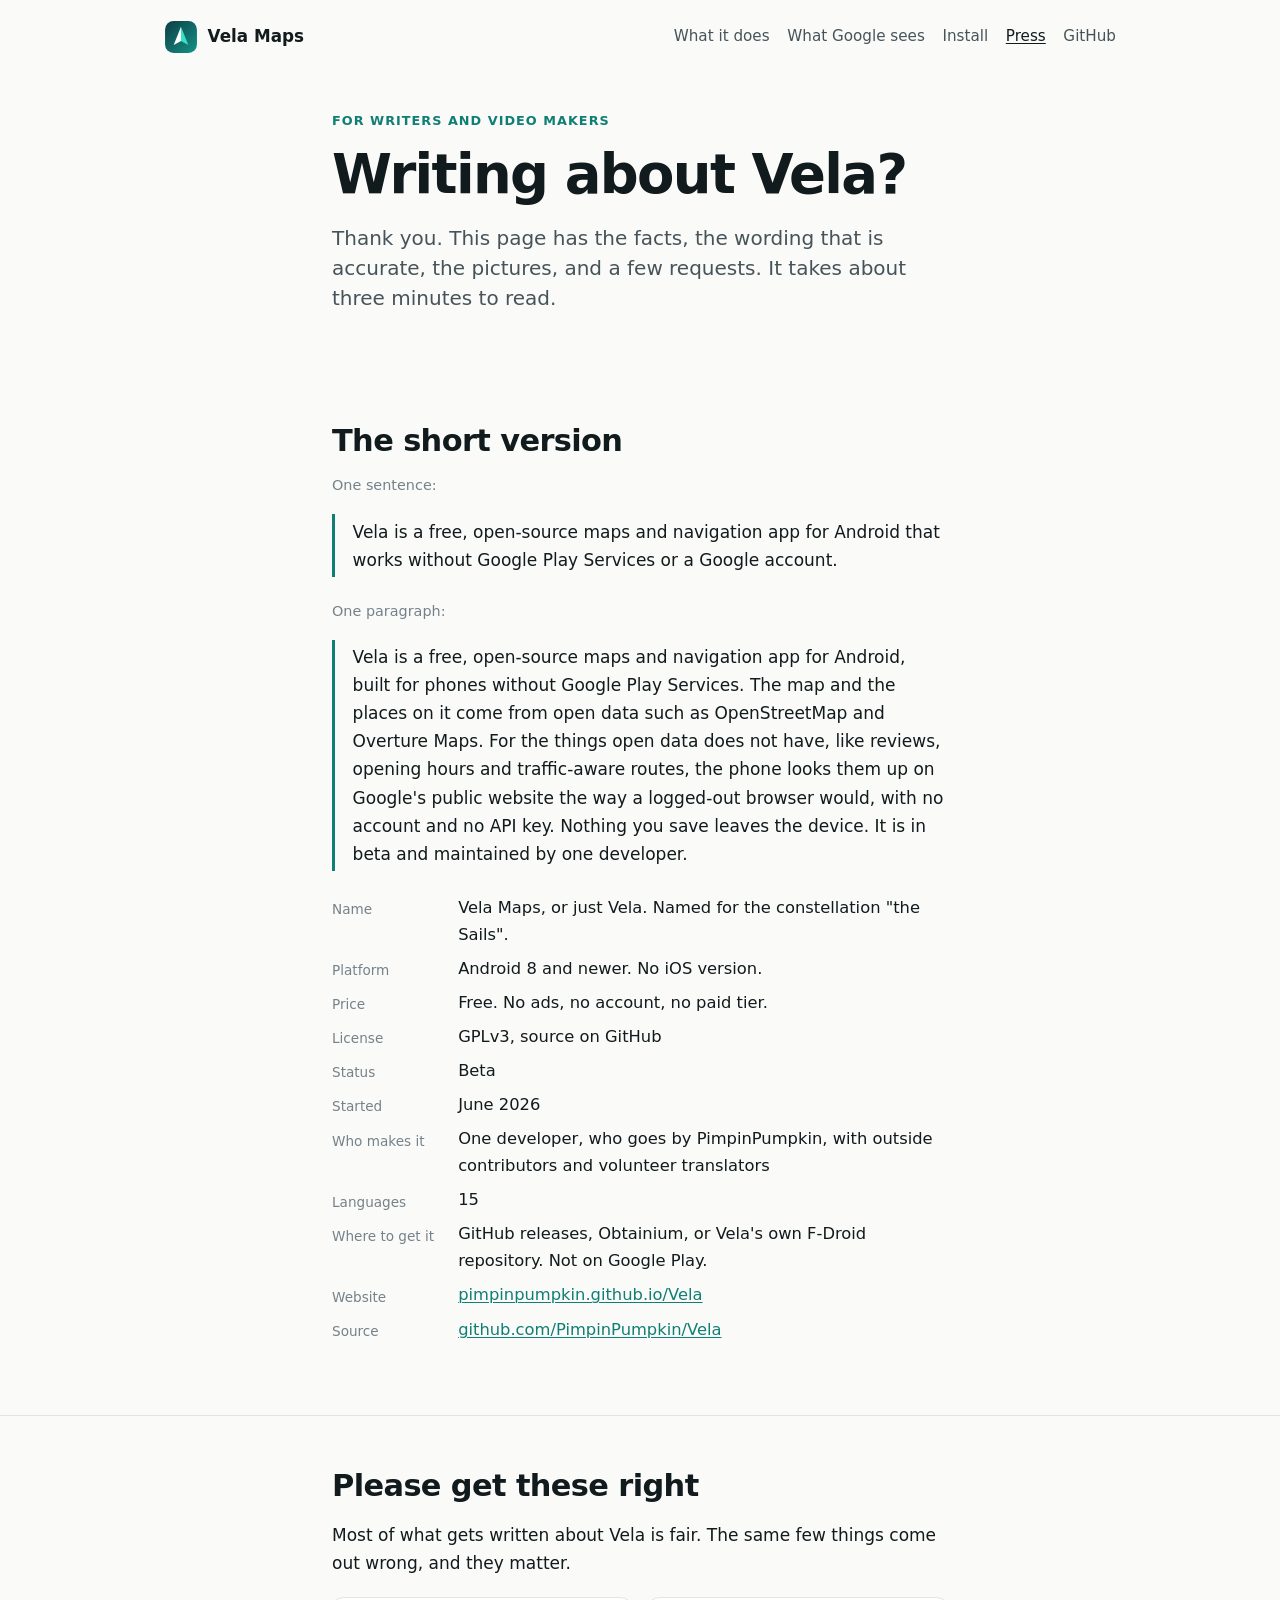
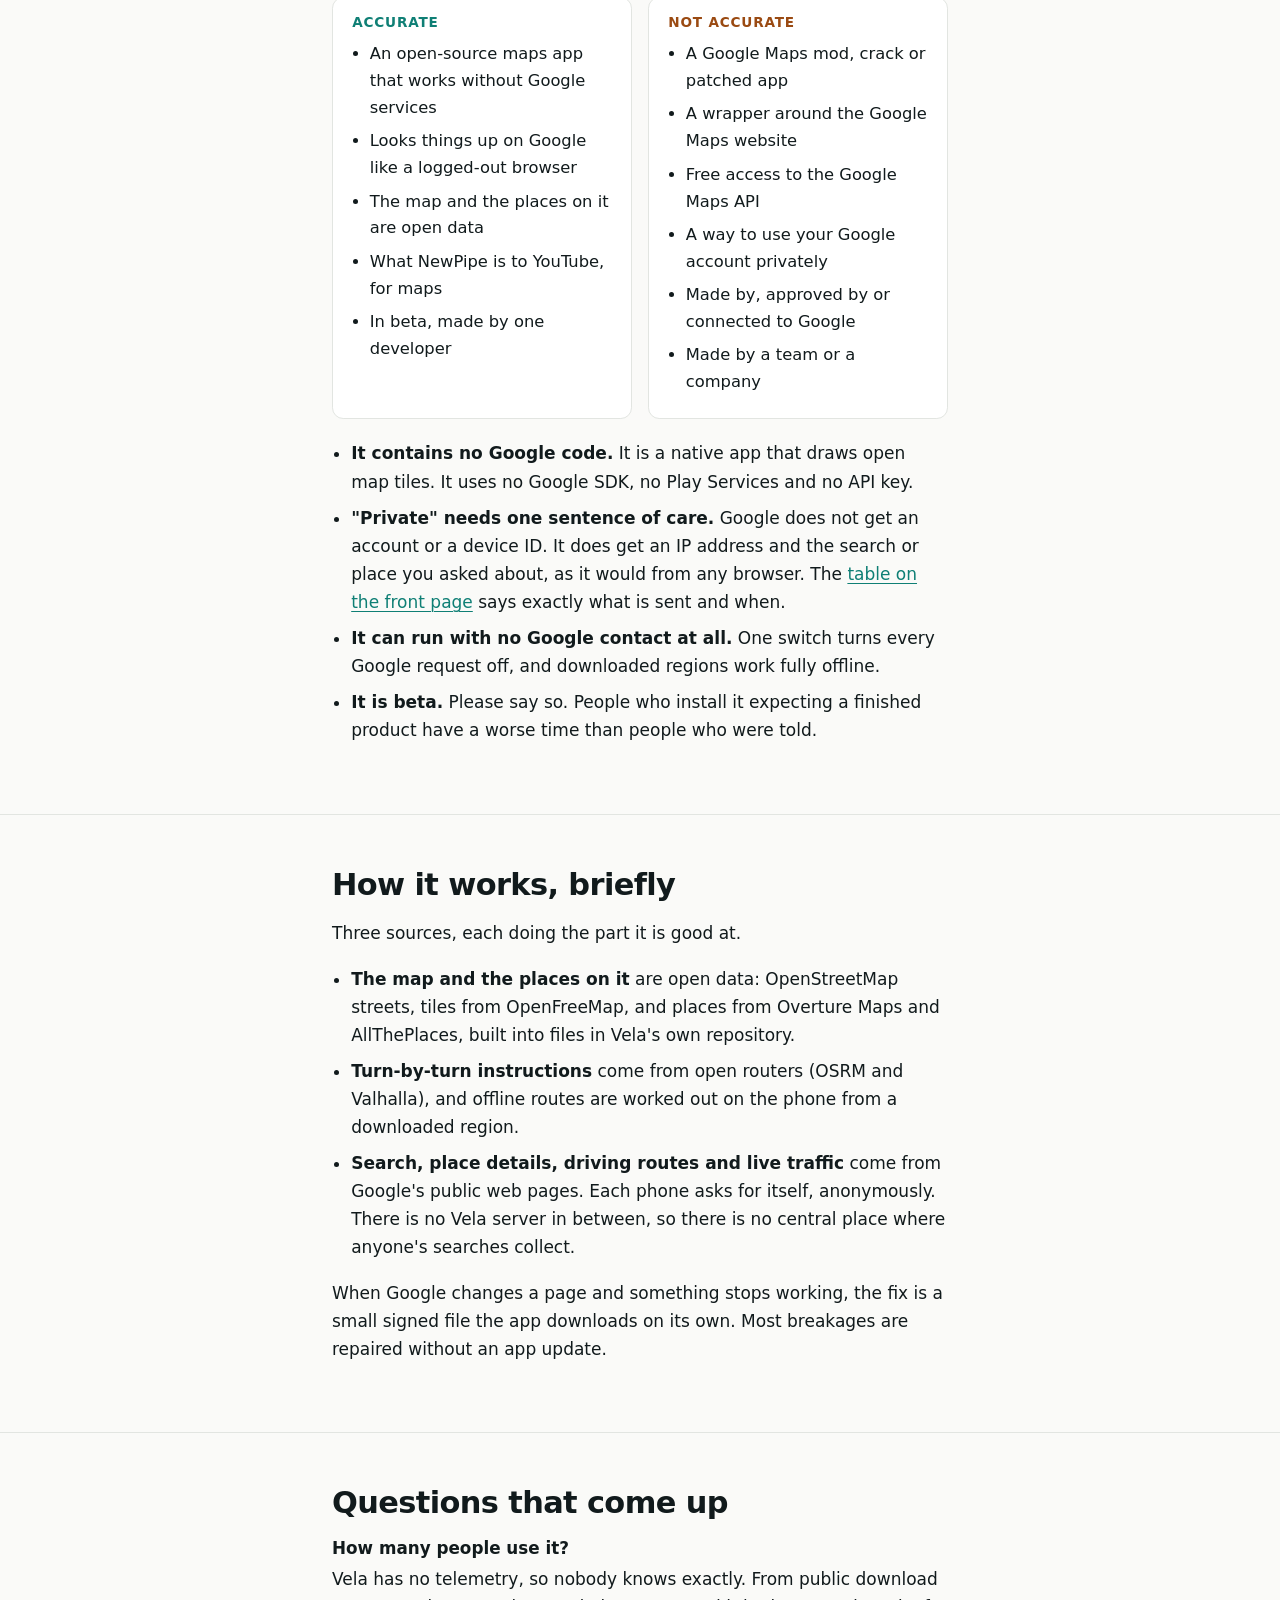
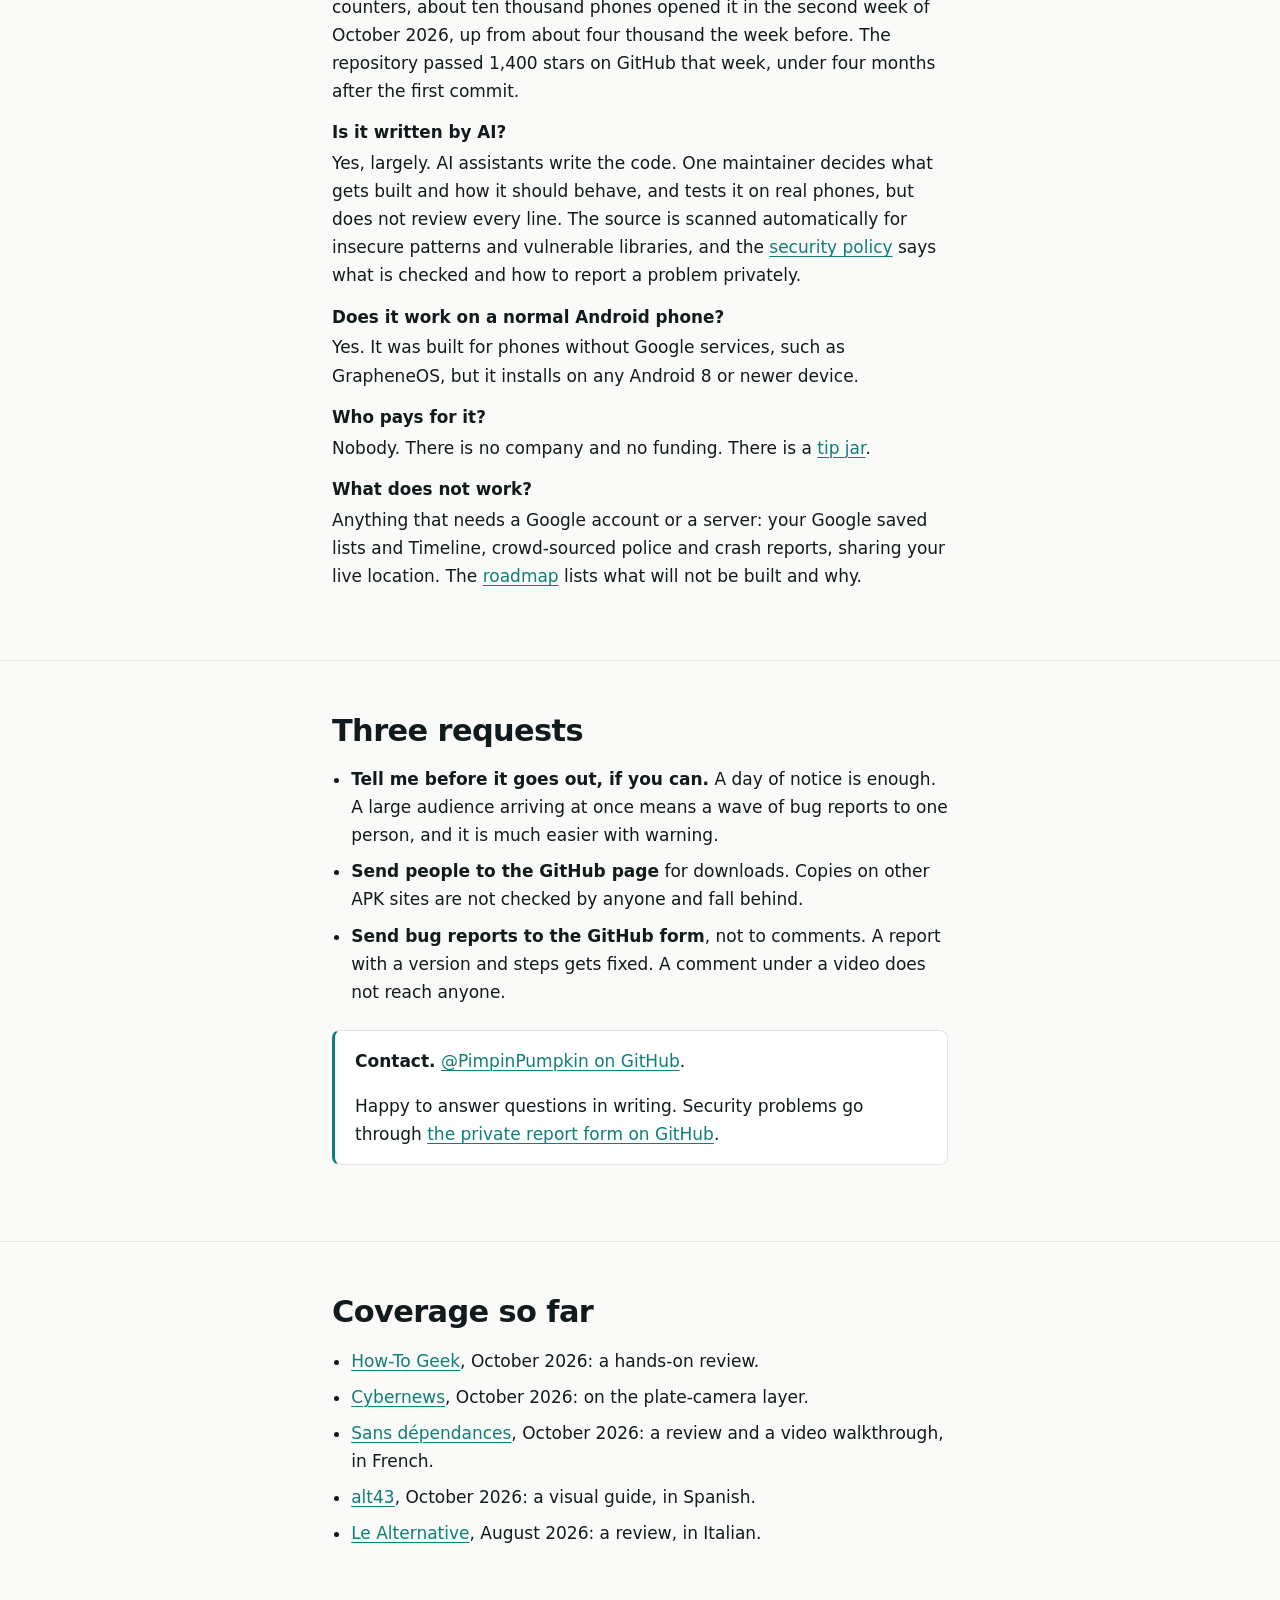
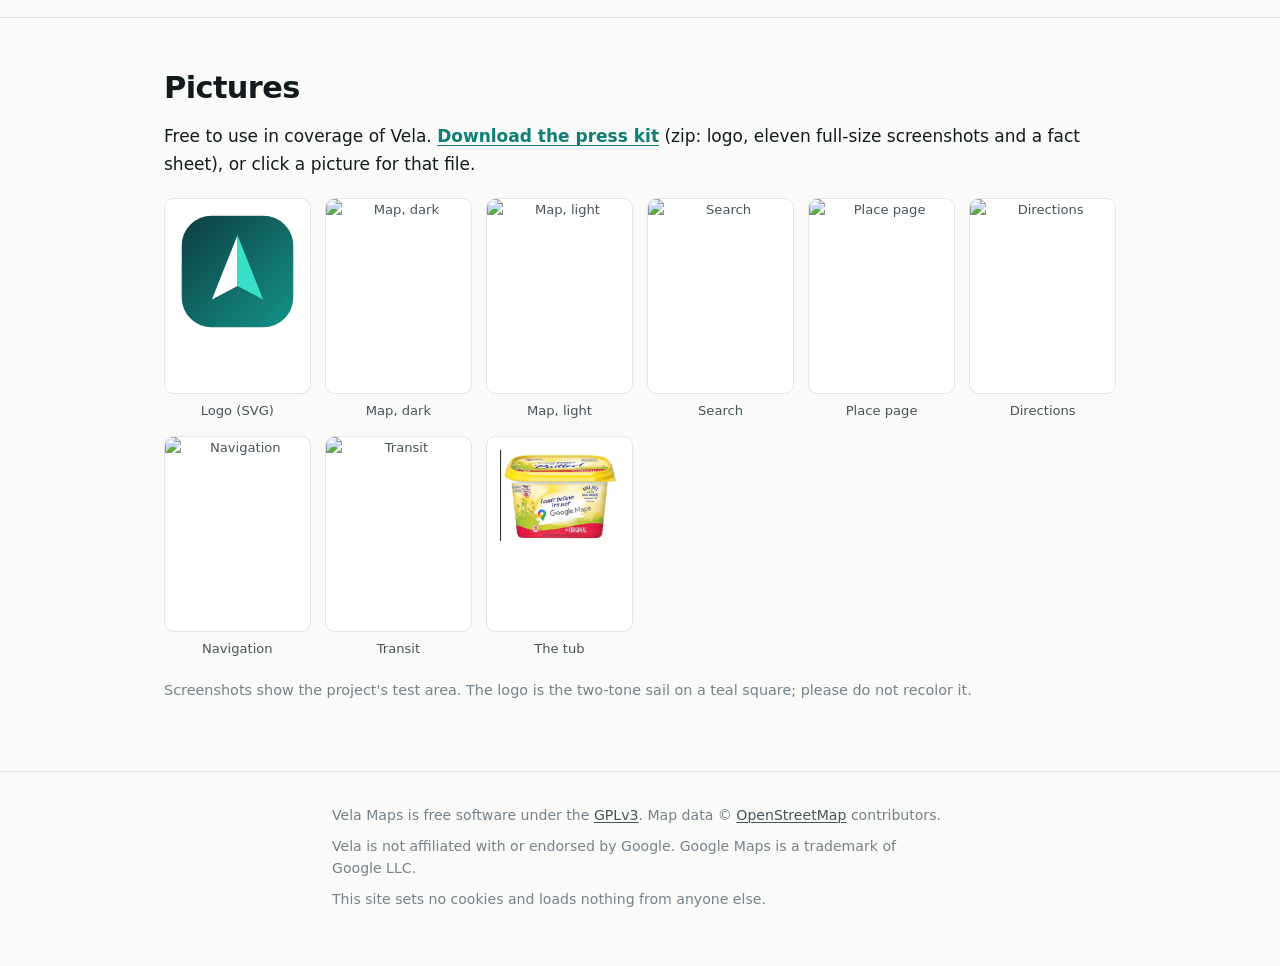
==== commit 7af6dd7d: "Merge remote-tracking branch 'origin/main' into canary-flip" ====
--- a/site/press.html
+++ b/site/press.html
@@ -5,7 +5,6 @@
   <meta name="viewport" content="width=device-width, initial-scale=1">
   <title>Press · Vela Maps</title>
   <meta name="description" content="Facts, wording, screenshots and contact for anyone writing or making a video about Vela Maps.">
-  <link rel="canonical" href="https://velamaps.org/press">
   <link rel="icon" href="assets/logo.svg" type="image/svg+xml">
   <link rel="stylesheet" href="style.css">
 </head>
@@ -48,7 +47,7 @@
       <dt>Who makes it</dt><dd>One developer, who goes by PimpinPumpkin, with outside contributors and volunteer translators</dd>
       <dt>Languages</dt><dd>15</dd>
       <dt>Where to get it</dt><dd>GitHub releases, Obtainium, or Vela's own F-Droid repository. Not on Google Play.</dd>
-      <dt>Website</dt><dd><a href="https://velamaps.org/">velamaps.org</a></dd>
+      <dt>Website</dt><dd><a href="https://pimpinpumpkin.github.io/Vela/">pimpinpumpkin.github.io/Vela</a></dd>
       <dt>Source</dt><dd><a href="https://github.com/PimpinPumpkin/Vela">github.com/PimpinPumpkin/Vela</a></dd>
     </dl>
   </div>
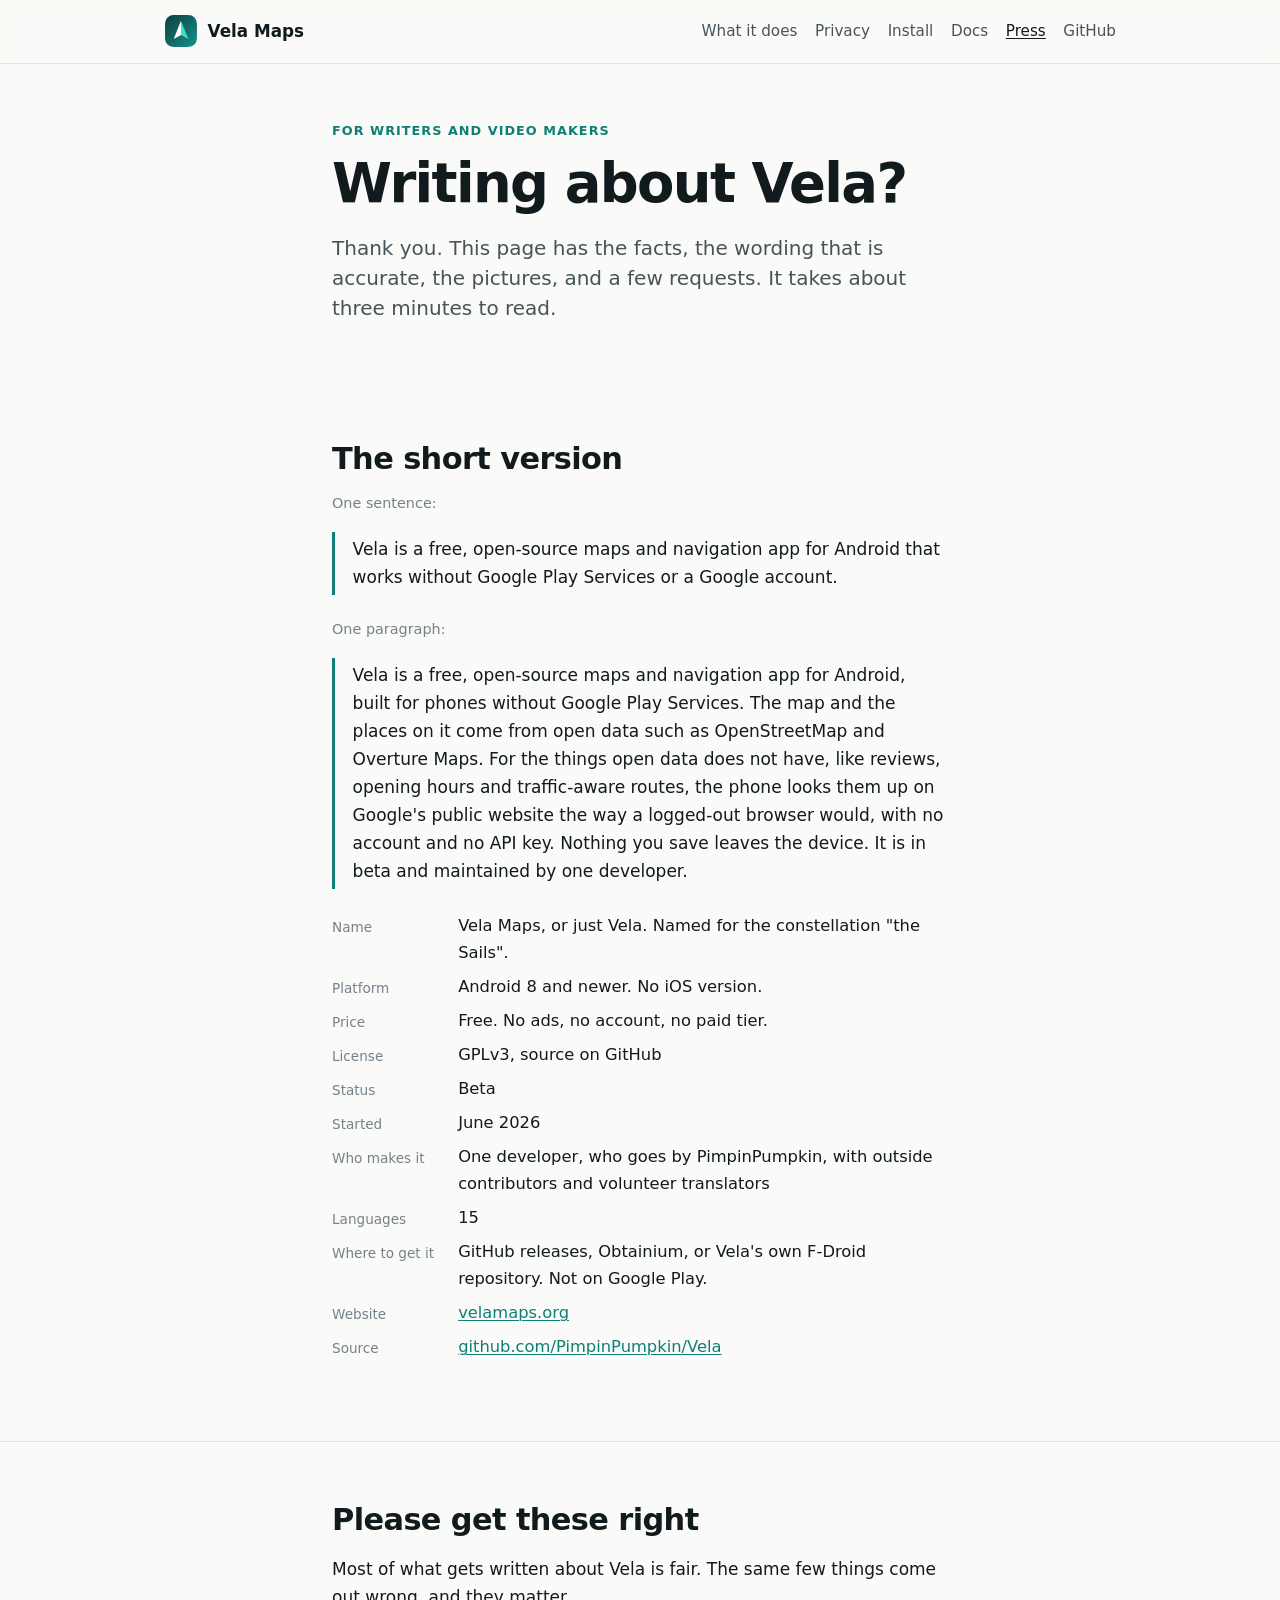
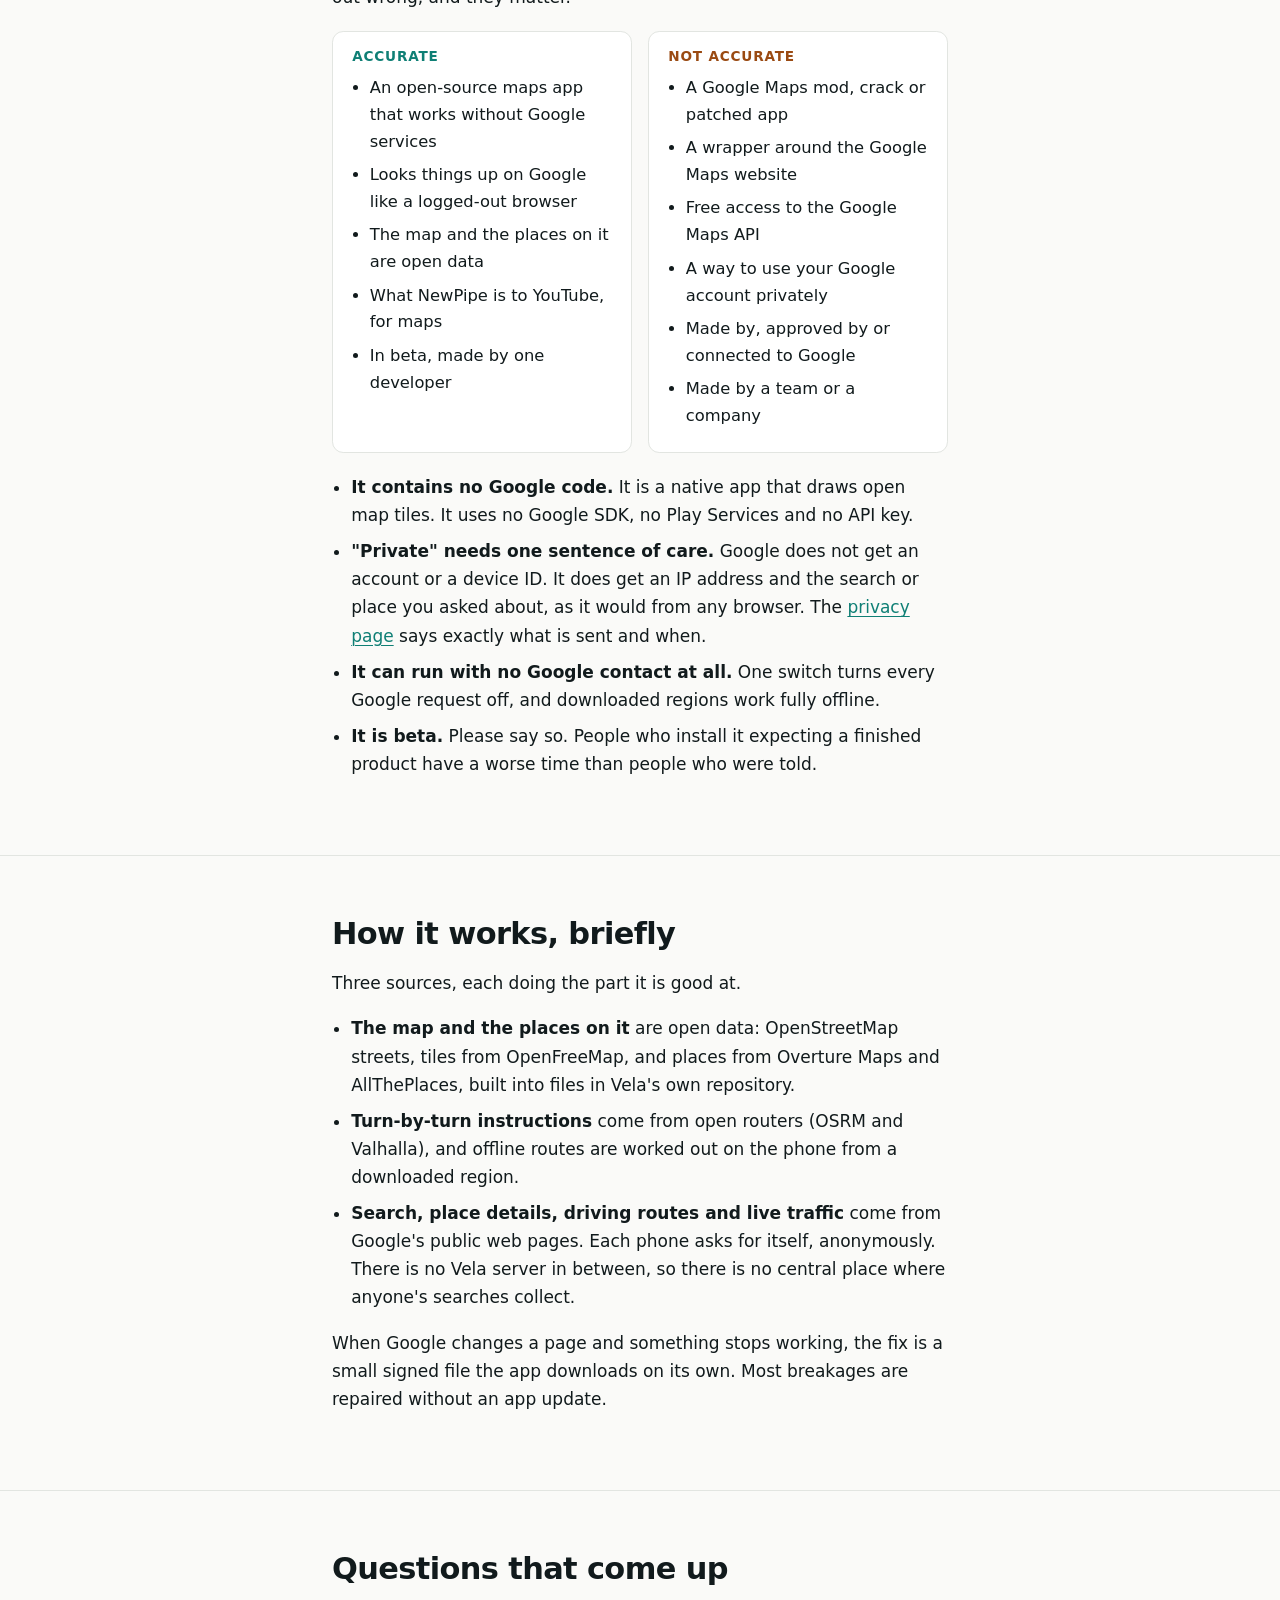
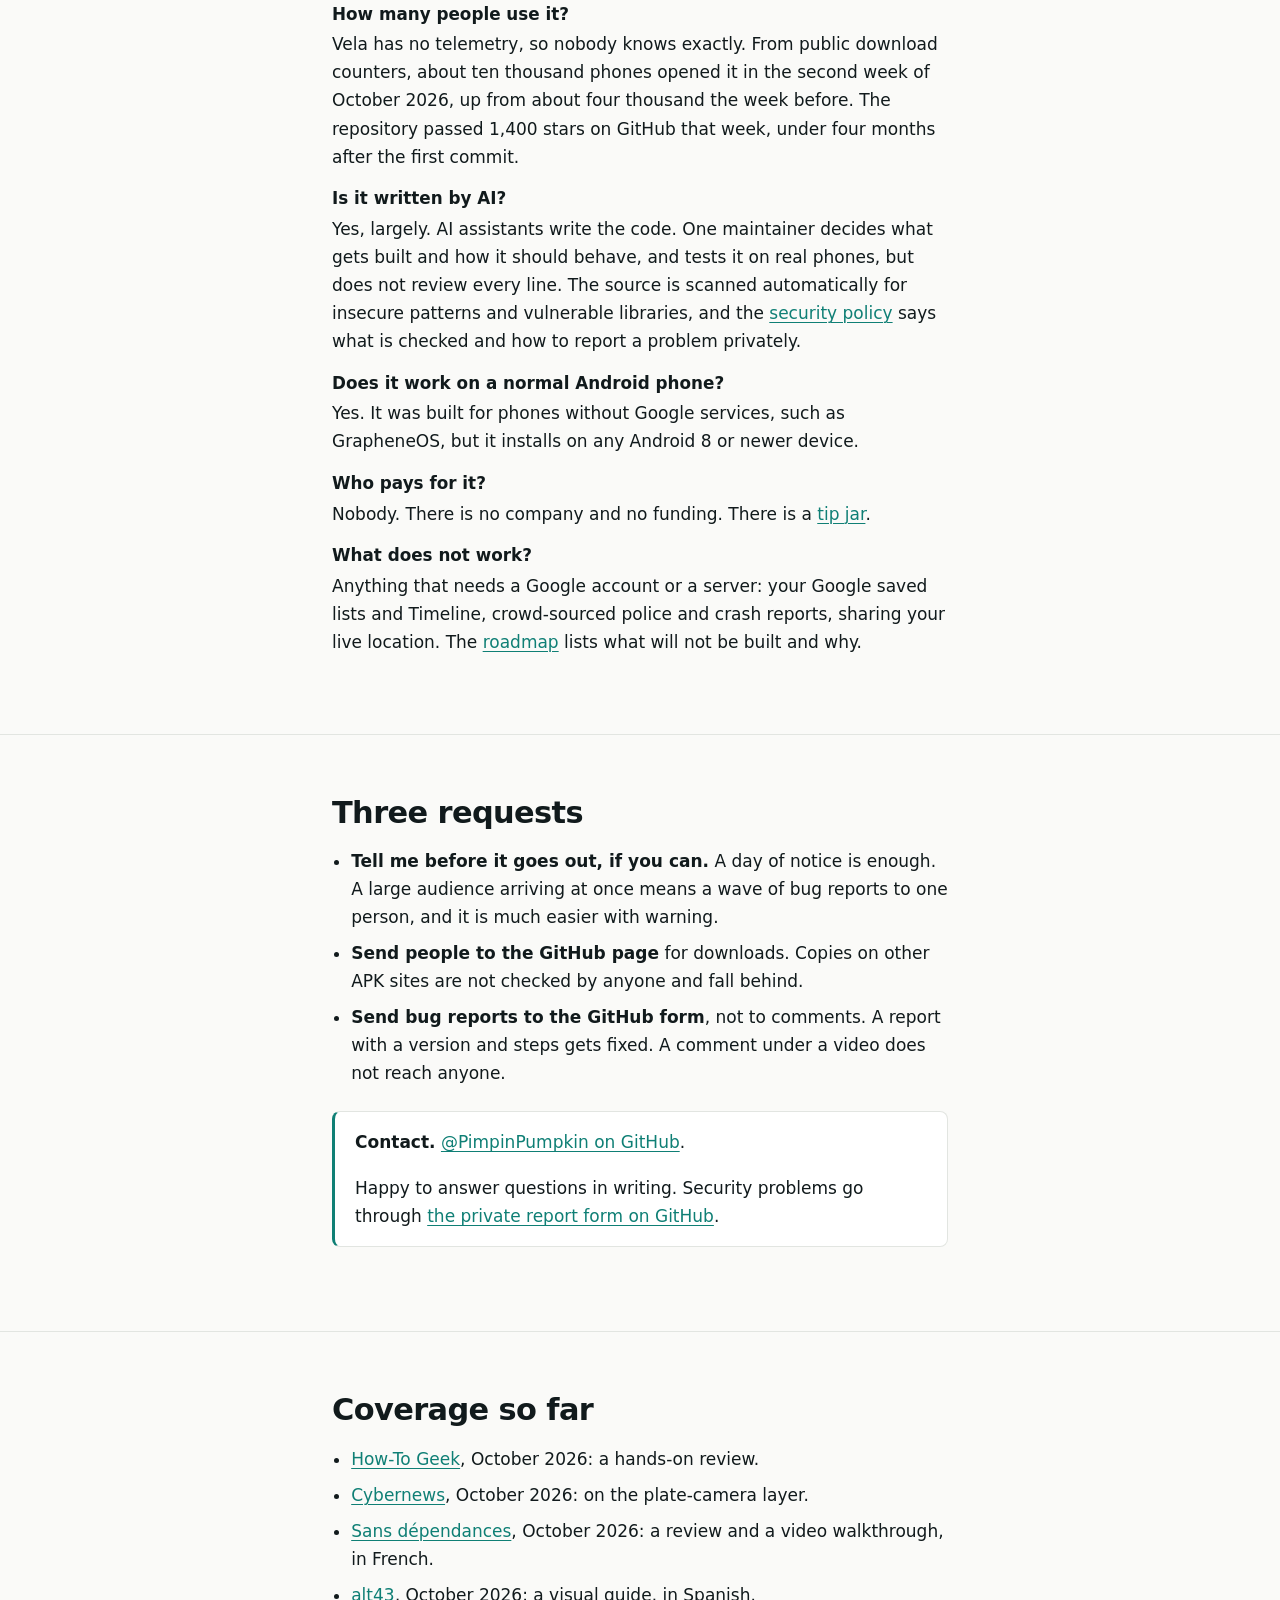
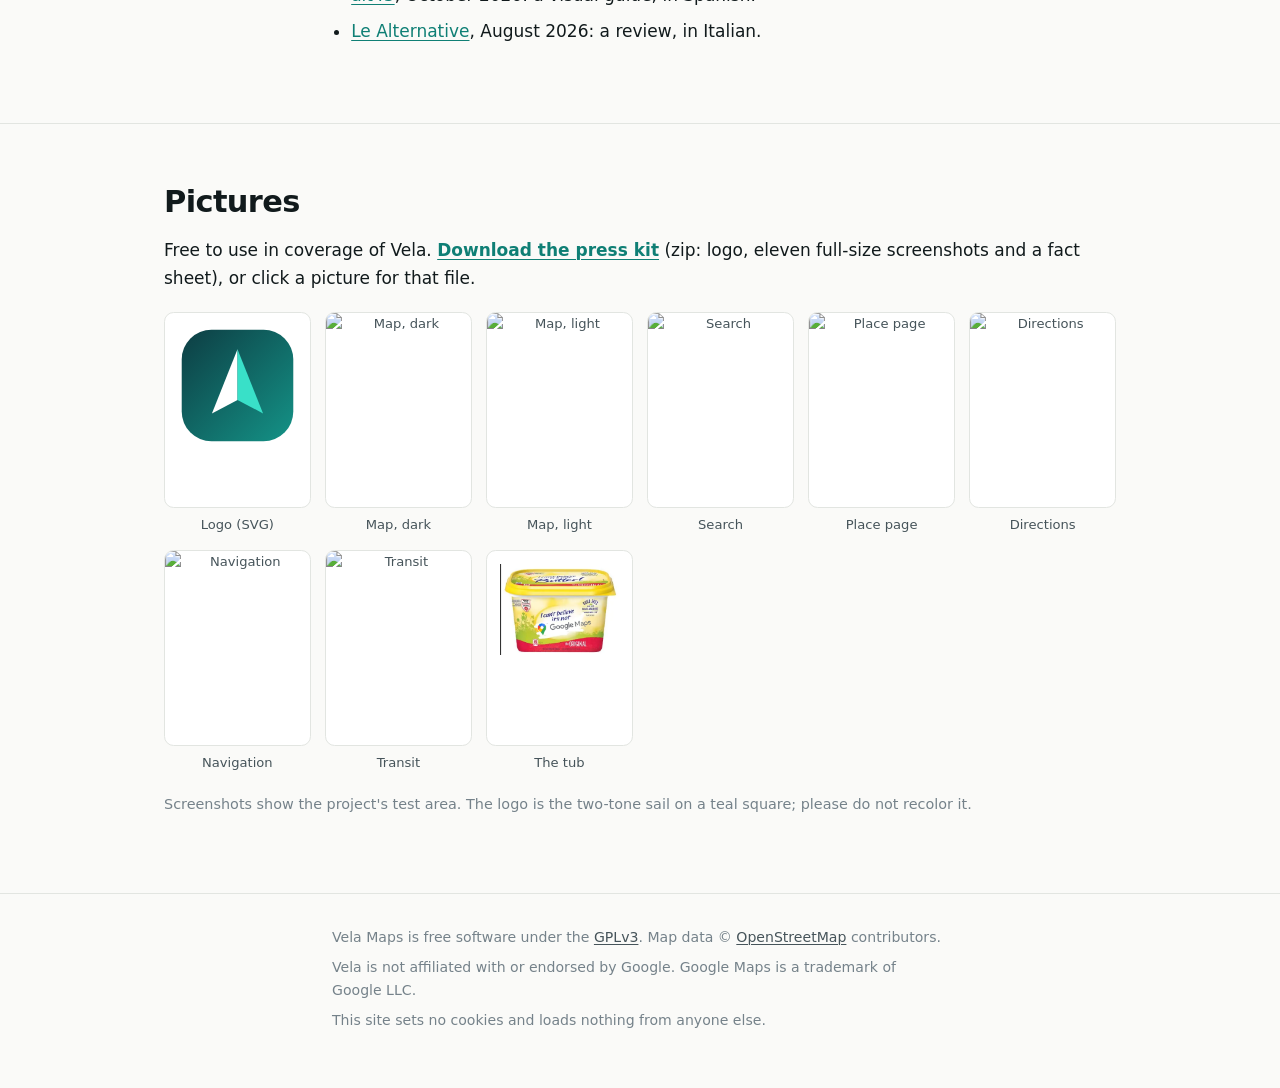
==== commit e9efcabe: "The website gets a privacy page, its docs section back, and a tidier look" ====
--- a/site/press.html
+++ b/site/press.html
@@ -5,6 +5,7 @@
   <meta name="viewport" content="width=device-width, initial-scale=1">
   <title>Press · Vela Maps</title>
   <meta name="description" content="Facts, wording, screenshots and contact for anyone writing or making a video about Vela Maps.">
+  <link rel="canonical" href="https://velamaps.org/press">
   <link rel="icon" href="assets/logo.svg" type="image/svg+xml">
   <link rel="stylesheet" href="style.css">
 </head>
@@ -14,8 +15,9 @@
   <a class="brand" href="./"><img src="assets/logo.svg" alt=""> Vela Maps</a>
   <nav>
     <a href="./#what">What it does</a>
-    <a href="./#google">What Google sees</a>
+    <a href="privacy.html">Privacy</a>
     <a href="./#install">Install</a>
+    <a href="./#docs">Docs</a>
     <a href="press.html" aria-current="page">Press</a>
     <a href="https://github.com/PimpinPumpkin/Vela">GitHub</a>
   </nav>
@@ -47,7 +49,7 @@
       <dt>Who makes it</dt><dd>One developer, who goes by PimpinPumpkin, with outside contributors and volunteer translators</dd>
       <dt>Languages</dt><dd>15</dd>
       <dt>Where to get it</dt><dd>GitHub releases, Obtainium, or Vela's own F-Droid repository. Not on Google Play.</dd>
-      <dt>Website</dt><dd><a href="https://pimpinpumpkin.github.io/Vela/">pimpinpumpkin.github.io/Vela</a></dd>
+      <dt>Website</dt><dd><a href="https://velamaps.org/">velamaps.org</a></dd>
       <dt>Source</dt><dd><a href="https://github.com/PimpinPumpkin/Vela">github.com/PimpinPumpkin/Vela</a></dd>
     </dl>
   </div>
@@ -82,7 +84,7 @@
     </div>
     <ul class="plain">
       <li><strong>It contains no Google code.</strong> It is a native app that draws open map tiles. It uses no Google SDK, no Play Services and no API key.</li>
-      <li><strong>"Private" needs one sentence of care.</strong> Google does not get an account or a device ID. It does get an IP address and the search or place you asked about, as it would from any browser. The <a href="./#google">table on the front page</a> says exactly what is sent and when.</li>
+      <li><strong>"Private" needs one sentence of care.</strong> Google does not get an account or a device ID. It does get an IP address and the search or place you asked about, as it would from any browser. The <a href="privacy.html">privacy page</a> says exactly what is sent and when.</li>
       <li><strong>It can run with no Google contact at all.</strong> One switch turns every Google request off, and downloaded regions work fully offline.</li>
       <li><strong>It is beta.</strong> Please say so. People who install it expecting a finished product have a worse time than people who were told.</li>
     </ul>
--- a/site/style.css
+++ b/site/style.css
@@ -59,9 +59,10 @@
 
 .top {
   display: flex; align-items: center; gap: 1rem; flex-wrap: wrap;
-  max-width: var(--wide); margin: 0 auto; padding: 1.25rem 1.25rem 0;
+  max-width: var(--wide); margin: 0 auto; padding: 0.9rem 1.25rem;
   font-family: var(--sans); font-size: 0.95rem;
 }
+body > .top { position: sticky; top: 0; z-index: 5; max-width: none; padding-left: max(1.25rem, calc((100% - var(--wide)) / 2 + 1.25rem)); padding-right: max(1.25rem, calc((100% - var(--wide)) / 2 + 1.25rem)); background: color-mix(in srgb, var(--paper) 88%, transparent); backdrop-filter: blur(10px); -webkit-backdrop-filter: blur(10px); border-bottom: 1px solid var(--rule); }
 .top .brand { display: flex; align-items: center; gap: 0.6rem; color: var(--ink); text-decoration: none; font-weight: 650; font-size: 1.05rem; }
 .top .brand img { width: 34px; height: 34px; }
 .top nav { margin-left: auto; display: flex; gap: 1.1rem; flex-wrap: wrap; }
@@ -81,7 +82,11 @@
 mark { background: none; color: inherit; font-weight: 650; }
 code, .mono { font-family: var(--mono); font-size: 0.85em; }
 
-section { padding: 3.25rem 0; }
+section { padding: 3.75rem 0; }
+section.tint { background: var(--paper-2); }
+html { scroll-padding-top: 4.5rem; }
+/* On a phone the nav wraps to two rows, which is too much screen to keep pinned. */
+@media (max-width: 40rem) { body > .top { position: static; } html { scroll-padding-top: 0.5rem; } }
 section + section { border-top: 1px solid var(--rule); }
 .tubsec { padding: 1rem 0 2.75rem; }
 .shots + section { margin-top: 2rem; border-top: 1px solid var(--rule); }
@@ -191,3 +196,83 @@
 footer { border-top: 1px solid var(--rule); padding: 2rem 0 3rem; font-family: var(--sans); font-size: 0.88rem; color: var(--ink-3); line-height: 1.6; }
 footer a { color: var(--ink-2); }
 footer p { margin: 0 0 0.5rem; }
+
+/* ---- hero with a phone ---- */
+
+.herogrid { display: grid; grid-template-columns: minmax(0, 1fr); gap: 2rem; align-items: center; }
+.herogrid h1 { max-width: 15ch; }
+.herogrid .lede { max-width: 36rem; }
+.herophone { display: none; }
+@media (min-width: 56rem) {
+  .herogrid { grid-template-columns: minmax(0, 1fr) 17rem; gap: 3.5rem; padding-top: 4rem; padding-bottom: 3rem; }
+  .herophone { display: block; position: relative; }
+  /* A soft wash of the brand color behind the phone, so it does not float on blank paper. */
+  .herophone::before { content: ""; position: absolute; inset: -12% -22%; z-index: -1; border-radius: 50%; background: radial-gradient(closest-side, color-mix(in srgb, var(--teal) 22%, transparent), transparent); }
+}
+
+/* A phone: the screenshot inside a thin dark bezel. */
+.phone { margin: 0; }
+.phone img { display: block; width: 100%; height: auto; border-radius: 1.5rem; border: 5px solid #10181a; outline: 1px solid var(--rule); box-shadow: 0 18px 40px -22px rgba(0, 0, 0, .55); background: #10181a; }
+.shots .phone img { border-radius: 1.25rem; border-width: 4px; }
+
+/* ---- feature list: ruled entries ---- */
+
+.things > div { border-top: 2px solid var(--teal); padding-top: 0.85rem; }
+.things h3 { margin-bottom: 0.35rem; }
+.more { margin: 1.75rem 0 0; }
+.more a, .way a.go, .doc h3 { font-weight: 650; }
+
+/* ---- cards ---- */
+
+.card { background: var(--card); border: 1px solid var(--rule); border-radius: 0.9rem; padding: 0.4rem 1.25rem; }
+.card table { margin: 0; }
+.card tr:last-child td { border-bottom: 0; }
+.nothing { display: inline-block; background: color-mix(in srgb, var(--teal) 14%, transparent); border-radius: 999px; padding: 0 0.6em; margin-right: 0.15em; }
+
+/* ---- install band ---- */
+
+section.band { background: var(--teal-deep); color: #eef5f4; border-top: 0; }
+section.band + section { border-top: 0; }
+.band h2, .band h3 { color: #fff; }
+.band > .wide > p { color: #c9dcda; }
+.band .way { background: rgba(255, 255, 255, .07); border-color: rgba(255, 255, 255, .16); }
+.band .way p { color: #d3e3e1; }
+.band a { color: #7fe3d3; }
+.band summary { color: #c9dcda; }
+.band .small { color: #c9dcda; }
+.band pre { background: rgba(0, 0, 0, .25); border-color: rgba(255, 255, 255, .16); color: #eef5f4; }
+
+/* ---- docs ---- */
+
+.docs { display: grid; grid-template-columns: 1fr; gap: 1rem; margin-top: 1.5rem; }
+@media (min-width: 40rem) { .docs { grid-template-columns: 1fr 1fr; } }
+@media (min-width: 60rem) { .docs { grid-template-columns: 1fr 1fr 1fr; } }
+a.doc { display: block; background: var(--card); border: 1px solid var(--rule); border-radius: 0.8rem; padding: 1.1rem 1.25rem; text-decoration: none; color: inherit; transition: border-color .15s, transform .15s; }
+a.doc:hover { border-color: var(--teal); transform: translateY(-2px); }
+a.doc h3 { color: var(--teal); margin-bottom: 0.3rem; }
+a.doc p { margin: 0; color: var(--ink-2); font-size: 0.98rem; line-height: 1.5; }
+@media (prefers-reduced-motion: reduce) { a.doc { transition: none; } a.doc:hover { transform: none; } }
+
+/* ---- a long document page (privacy) ---- */
+
+.doc .hero { padding-bottom: 0.5rem; }
+.prose { padding-bottom: 3.5rem; }
+.prose h2 { margin-top: 2.75rem; padding-top: 1.75rem; border-top: 1px solid var(--rule); }
+.prose li { margin-bottom: 0.55rem; }
+.prose ul ul { margin-top: 0.55rem; }
+.prose table { font-size: 0.93rem; }
+.prose td:first-child { white-space: normal; min-width: 9rem; }
+.prose .tablewrap { margin: 1.5rem calc((var(--text) - min(var(--wide), 100vw - 2.5rem)) / 2); }
+@media (max-width: 62rem) { .prose .tablewrap { margin-left: 0; margin-right: 0; } }
+.prose code { background: var(--paper-2); padding: 0.05em 0.3em; border-radius: 4px; }
+
+/* ---- footer columns ---- */
+
+.footgrid { display: grid; grid-template-columns: 1fr 1fr; gap: 1.75rem 2rem; padding-bottom: 1.5rem; }
+@media (min-width: 46rem) { .footgrid { grid-template-columns: 1.4fr 1fr 1fr 1fr; } }
+.footgrid .brand { display: flex; align-items: center; gap: 0.6rem; color: var(--ink); text-decoration: none; font-weight: 650; font-size: 1.05rem; margin-bottom: 0.6rem; }
+.footgrid .brand img { width: 30px; height: 30px; }
+.footgrid h4 { font-size: 0.78rem; letter-spacing: 0.07em; text-transform: uppercase; color: var(--ink-3); margin: 0 0 0.6rem; font-weight: 600; }
+.footgrid div > a:not(.brand) { display: block; text-decoration: none; padding: 0.15rem 0; }
+.footgrid div > a:not(.brand):hover { text-decoration: underline; }
+.legal { border-top: 1px solid var(--rule); padding-top: 1.1rem; }
